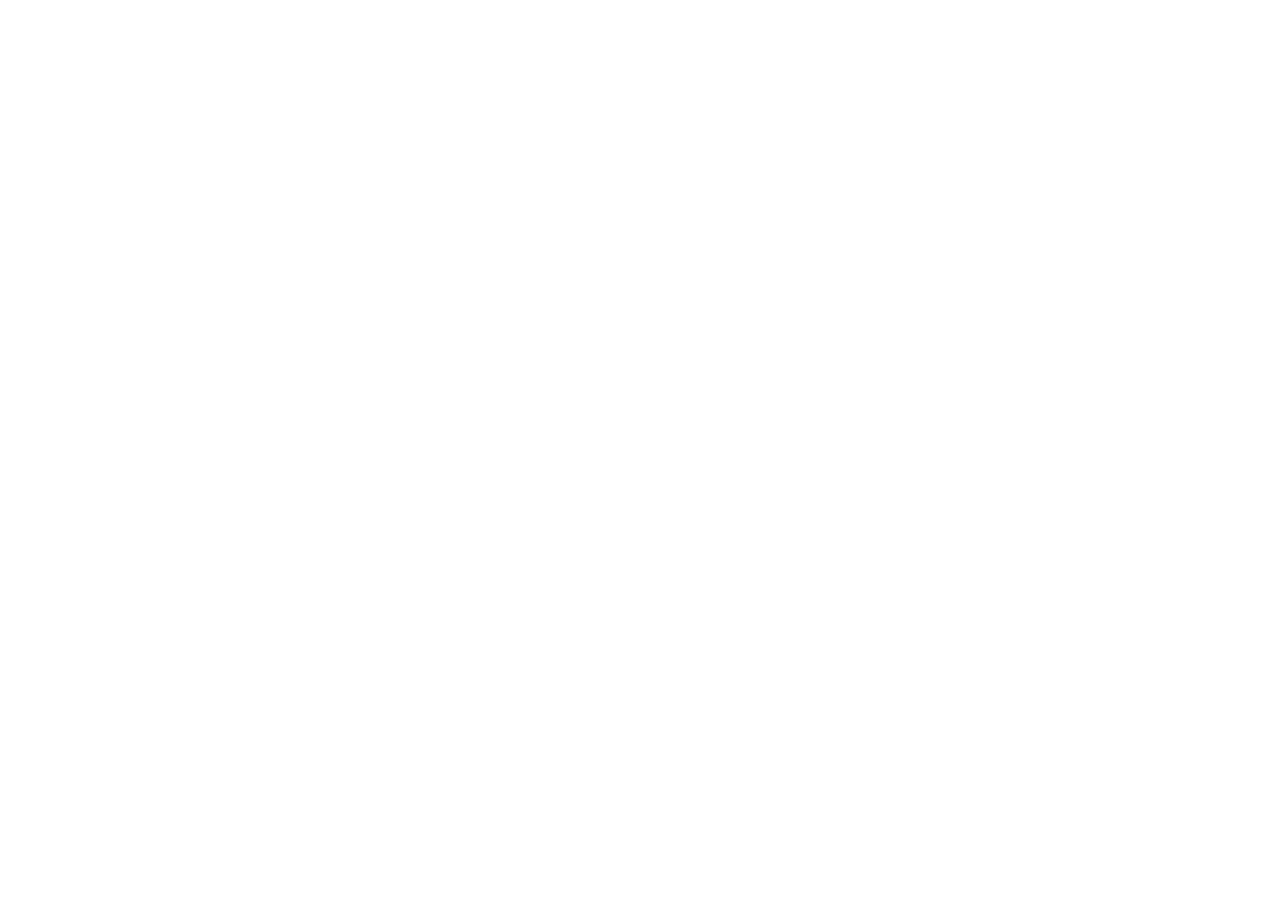
==== index.html @ ba7a49f3 "init project" ====
<!DOCTYPE html>
<html lang="en">
<head>
    <meta charset="UTF-8">
    <meta http-equiv="X-UA-Compatible" content="IE=edge">
    <meta name="viewport" content="width=device-width, initial-scale=1.0">
    <title>Document</title>
</head>
<body>
    
</body>
</html>
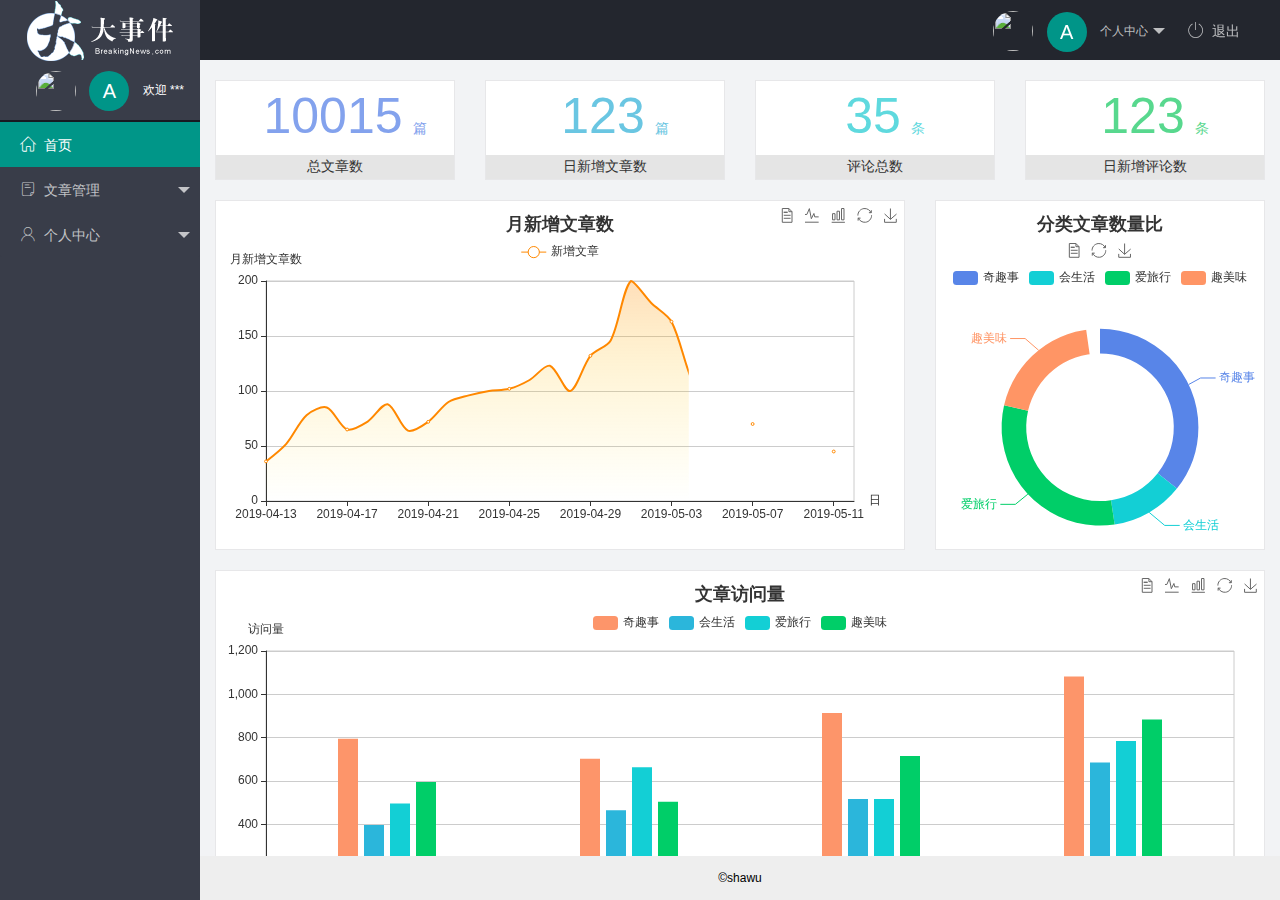
==== commit beee5c15: "完成了主页功能的开发" ====
--- a/index.html
+++ b/index.html
@@ -1,12 +1,97 @@
 <!DOCTYPE html>
 <html lang="en">
+
 <head>
     <meta charset="UTF-8">
     <meta http-equiv="X-UA-Compatible" content="IE=edge">
     <meta name="viewport" content="width=device-width, initial-scale=1.0">
-    <title>Document</title>
+    <title>后台首页</title>
+    <!-- 导入layui样式表 -->
+    <link rel="stylesheet" href="./assets/lib/layui/css/layui.css" />
+    <!-- 导入自己的css -->
+    <link rel="stylesheet" href="./assets/css/index.css" />
+    <!-- 导入第三方图标库 -->
+    <link rel="stylesheet" href="./assets/fonts/iconfont.css">
 </head>
+
 <body>
-    
+    <div class="layui-layout layui-layout-admin">
+        <div class="layui-header">
+            <div class="layui-logo layui-hide-xs layui-bg-black">
+                <img src="./assets/images/logo.png" alt="" />
+            </div>
+            <!-- 头部区 -->
+            <ul class="layui-nav layui-layout-right">
+                <li class="layui-nav-item layui-hide layui-show-md-inline-block">
+                    <a href="javascript:;" class="userinfo">
+                        <img src="//tva1.sinaimg.cn/crop.0.0.118.118.180/5db11ff4gw1e77d3nqrv8j203b03cweg.jpg" class="layui-nav-img">
+                        <span class="text-avater">A</span> 个人中心
+                    </a>
+                    <dl class="layui-nav-child">
+                        <dd><a href="">基本资料</a></dd>
+                        <dd><a href="">跟换头像</a></dd>
+                        <dd><a href="">重至密码</a></dd>
+                    </dl>
+                </li>
+                <li class="layui-nav-item" lay-header-event="menuRight" lay-unselect>
+                    <a href="javascript:;" class="btnLogout"><span class="iconfont icon-tuichu"></span>退出</a>
+                </li>
+            </ul>
+        </div>
+
+        <div class="layui-side layui-bg-black">
+            <div class="layui-side-scroll">
+
+                <div class="userinfo">
+                    <img src="//tva1.sinaimg.cn/crop.0.0.118.118.180/5db11ff4gw1e77d3nqrv8j203b03cweg.jpg" class="layui-nav-img">
+                    <span class="text-avater">A</span>
+                    <span id="welcome">欢迎 ***</span>
+                </div>
+
+                <!-- 左侧导航区域（可配合layui已有的垂直导航） -->
+                <ul class="layui-nav layui-nav-tree" lay-shrink="all">
+                    <li class="layui-nav-item layui-this"><a href="./home/dashboard.html" target="fm"><span class="iconfont icon-home"></span>首页</a></li>
+
+                    <li class="layui-nav-item">
+                        <a class="" href="javascript:;"><span class="iconfont icon-16"></span>文章管理</a>
+                        <dl class="layui-nav-child">
+                            <dd><a href="javascript:;"><i class="layui-icon layui-icon-app"></i>文章类别</a></dd>
+                            <dd><a href="javascript:;"><i class="layui-icon layui-icon-app"></i>文章列表</a></dd>
+                            <dd><a href="javascript:;"><i class="layui-icon layui-icon-app"></i>发表文章</a></dd>
+                        </dl>
+                    </li>
+                    <li class="layui-nav-item">
+                        <a href="javascript:;"><span class="iconfont icon-user"></span>个人中心</a>
+                        <dl class="layui-nav-child">
+                            <dd><a href="javascript:;"><i class="layui-icon layui-icon-app"></i>基本资料</a></dd>
+                            <dd><a href="javascript:;"><i class="layui-icon layui-icon-app"></i>跟换头像</a></dd>
+                            <dd><a href="javascript:;"><i class="layui-icon layui-icon-app"></i>重置密码</a></dd>
+                        </dl>
+                    </li>
+
+                </ul>
+            </div>
+        </div>
+
+        <div class="layui-body">
+            <!-- 内容主体区域 -->
+            <iframe name="fm" src="./home/dashboard.html" frameborder="0"></iframe>
+        </div>
+
+        <div class="layui-footer">
+            <!-- 底部固定区域 -->
+            ©shawu
+        </div>
+    </div>
+
+    <!-- 导入layui的js文件  -->
+    <script src="./assets/lib/layui/layui.all.js"></script>
+    <!-- 导入jQuery -->
+    <script src="./assets/lib/jquery.js"></script>
+    <!-- 导入baseAPI -->
+    <script src="./assets/js/baseAPI.js"></script>
+    <!-- 导入自己的js -->
+    <script src="./assets/js/index.js"></script>
 </body>
+
 </html>--- a/assets/lib/layui/css/layui.css
+++ b/assets/lib/layui/css/layui.css
@@ -0,0 +1,2 @@
+/** layui-v2.5.5 MIT License By https://www.layui.com */
+ .layui-inline,img{display:inline-block;vertical-align:middle}h1,h2,h3,h4,h5,h6{font-weight:400}.layui-edge,.layui-header,.layui-inline,.layui-main{position:relative}.layui-body,.layui-edge,.layui-elip{overflow:hidden}.layui-btn,.layui-edge,.layui-inline,img{vertical-align:middle}.layui-btn,.layui-disabled,.layui-icon,.layui-unselect{-moz-user-select:none;-webkit-user-select:none;-ms-user-select:none}.layui-elip,.layui-form-checkbox span,.layui-form-pane .layui-form-label{text-overflow:ellipsis;white-space:nowrap}.layui-breadcrumb,.layui-tree-btnGroup{visibility:hidden}blockquote,body,button,dd,div,dl,dt,form,h1,h2,h3,h4,h5,h6,input,li,ol,p,pre,td,textarea,th,ul{margin:0;padding:0;-webkit-tap-highlight-color:rgba(0,0,0,0)}a:active,a:hover{outline:0}img{border:none}li{list-style:none}table{border-collapse:collapse;border-spacing:0}h4,h5,h6{font-size:100%}button,input,optgroup,option,select,textarea{font-family:inherit;font-size:inherit;font-style:inherit;font-weight:inherit;outline:0}pre{white-space:pre-wrap;white-space:-moz-pre-wrap;white-space:-pre-wrap;white-space:-o-pre-wrap;word-wrap:break-word}body{line-height:24px;font:14px Helvetica Neue,Helvetica,PingFang SC,Tahoma,Arial,sans-serif}hr{height:1px;margin:10px 0;border:0;clear:both}a{color:#333;text-decoration:none}a:hover{color:#777}a cite{font-style:normal;*cursor:pointer}.layui-border-box,.layui-border-box *{box-sizing:border-box}.layui-box,.layui-box *{box-sizing:content-box}.layui-clear{clear:both;*zoom:1}.layui-clear:after{content:'\20';clear:both;*zoom:1;display:block;height:0}.layui-inline{*display:inline;*zoom:1}.layui-edge{display:inline-block;width:0;height:0;border-width:6px;border-style:dashed;border-color:transparent}.layui-edge-top{top:-4px;border-bottom-color:#999;border-bottom-style:solid}.layui-edge-right{border-left-color:#999;border-left-style:solid}.layui-edge-bottom{top:2px;border-top-color:#999;border-top-style:solid}.layui-edge-left{border-right-color:#999;border-right-style:solid}.layui-disabled,.layui-disabled:hover{color:#d2d2d2!important;cursor:not-allowed!important}.layui-circle{border-radius:100%}.layui-show{display:block!important}.layui-hide{display:none!important}@font-face{font-family:layui-icon;src:url(../font/iconfont.eot?v=250);src:url(../font/iconfont.eot?v=250#iefix) format('embedded-opentype'),url(../font/iconfont.woff2?v=250) format('woff2'),url(../font/iconfont.woff?v=250) format('woff'),url(../font/iconfont.ttf?v=250) format('truetype'),url(../font/iconfont.svg?v=250#layui-icon) format('svg')}.layui-icon{font-family:layui-icon!important;font-size:16px;font-style:normal;-webkit-font-smoothing:antialiased;-moz-osx-font-smoothing:grayscale}.layui-icon-reply-fill:before{content:"\e611"}.layui-icon-set-fill:before{content:"\e614"}.layui-icon-menu-fill:before{content:"\e60f"}.layui-icon-search:before{content:"\e615"}.layui-icon-share:before{content:"\e641"}.layui-icon-set-sm:before{content:"\e620"}.layui-icon-engine:before{content:"\e628"}.layui-icon-close:before{content:"\1006"}.layui-icon-close-fill:before{content:"\1007"}.layui-icon-chart-screen:before{content:"\e629"}.layui-icon-star:before{content:"\e600"}.layui-icon-circle-dot:before{content:"\e617"}.layui-icon-chat:before{content:"\e606"}.layui-icon-release:before{content:"\e609"}.layui-icon-list:before{content:"\e60a"}.layui-icon-chart:before{content:"\e62c"}.layui-icon-ok-circle:before{content:"\1005"}.layui-icon-layim-theme:before{content:"\e61b"}.layui-icon-table:before{content:"\e62d"}.layui-icon-right:before{content:"\e602"}.layui-icon-left:before{content:"\e603"}.layui-icon-cart-simple:before{content:"\e698"}.layui-icon-face-cry:before{content:"\e69c"}.layui-icon-face-smile:before{content:"\e6af"}.layui-icon-survey:before{content:"\e6b2"}.layui-icon-tree:before{content:"\e62e"}.layui-icon-upload-circle:before{content:"\e62f"}.layui-icon-add-circle:before{content:"\e61f"}.layui-icon-download-circle:before{content:"\e601"}.layui-icon-templeate-1:before{content:"\e630"}.layui-icon-util:before{content:"\e631"}.layui-icon-face-surprised:before{content:"\e664"}.layui-icon-edit:before{content:"\e642"}.layui-icon-speaker:before{content:"\e645"}.layui-icon-down:before{content:"\e61a"}.layui-icon-file:before{content:"\e621"}.layui-icon-layouts:before{content:"\e632"}.layui-icon-rate-half:before{content:"\e6c9"}.layui-icon-add-circle-fine:before{content:"\e608"}.layui-icon-prev-circle:before{content:"\e633"}.layui-icon-read:before{content:"\e705"}.layui-icon-404:before{content:"\e61c"}.layui-icon-carousel:before{content:"\e634"}.layui-icon-help:before{content:"\e607"}.layui-icon-code-circle:before{content:"\e635"}.layui-icon-water:before{content:"\e636"}.layui-icon-username:before{content:"\e66f"}.layui-icon-find-fill:before{content:"\e670"}.layui-icon-about:before{content:"\e60b"}.layui-icon-location:before{content:"\e715"}.layui-icon-up:before{content:"\e619"}.layui-icon-pause:before{content:"\e651"}.layui-icon-date:before{content:"\e637"}.layui-icon-layim-uploadfile:before{content:"\e61d"}.layui-icon-delete:before{content:"\e640"}.layui-icon-play:before{content:"\e652"}.layui-icon-top:before{content:"\e604"}.layui-icon-friends:before{content:"\e612"}.layui-icon-refresh-3:before{content:"\e9aa"}.layui-icon-ok:before{content:"\e605"}.layui-icon-layer:before{content:"\e638"}.layui-icon-face-smile-fine:before{content:"\e60c"}.layui-icon-dollar:before{content:"\e659"}.layui-icon-group:before{content:"\e613"}.layui-icon-layim-download:before{content:"\e61e"}.layui-icon-picture-fine:before{content:"\e60d"}.layui-icon-link:before{content:"\e64c"}.layui-icon-diamond:before{content:"\e735"}.layui-icon-log:before{content:"\e60e"}.layui-icon-rate-solid:before{content:"\e67a"}.layui-icon-fonts-del:before{content:"\e64f"}.layui-icon-unlink:before{content:"\e64d"}.layui-icon-fonts-clear:before{content:"\e639"}.layui-icon-triangle-r:before{content:"\e623"}.layui-icon-circle:before{content:"\e63f"}.layui-icon-radio:before{content:"\e643"}.layui-icon-align-center:before{content:"\e647"}.layui-icon-align-right:before{content:"\e648"}.layui-icon-align-left:before{content:"\e649"}.layui-icon-loading-1:before{content:"\e63e"}.layui-icon-return:before{content:"\e65c"}.layui-icon-fonts-strong:before{content:"\e62b"}.layui-icon-upload:before{content:"\e67c"}.layui-icon-dialogue:before{content:"\e63a"}.layui-icon-video:before{content:"\e6ed"}.layui-icon-headset:before{content:"\e6fc"}.layui-icon-cellphone-fine:before{content:"\e63b"}.layui-icon-add-1:before{content:"\e654"}.layui-icon-face-smile-b:before{content:"\e650"}.layui-icon-fonts-html:before{content:"\e64b"}.layui-icon-form:before{content:"\e63c"}.layui-icon-cart:before{content:"\e657"}.layui-icon-camera-fill:before{content:"\e65d"}.layui-icon-tabs:before{content:"\e62a"}.layui-icon-fonts-code:before{content:"\e64e"}.layui-icon-fire:before{content:"\e756"}.layui-icon-set:before{content:"\e716"}.layui-icon-fonts-u:before{content:"\e646"}.layui-icon-triangle-d:before{content:"\e625"}.layui-icon-tips:before{content:"\e702"}.layui-icon-picture:before{content:"\e64a"}.layui-icon-more-vertical:before{content:"\e671"}.layui-icon-flag:before{content:"\e66c"}.layui-icon-loading:before{content:"\e63d"}.layui-icon-fonts-i:before{content:"\e644"}.layui-icon-refresh-1:before{content:"\e666"}.layui-icon-rmb:before{content:"\e65e"}.layui-icon-home:before{content:"\e68e"}.layui-icon-user:before{content:"\e770"}.layui-icon-notice:before{content:"\e667"}.layui-icon-login-weibo:before{content:"\e675"}.layui-icon-voice:before{content:"\e688"}.layui-icon-upload-drag:before{content:"\e681"}.layui-icon-login-qq:before{content:"\e676"}.layui-icon-snowflake:before{content:"\e6b1"}.layui-icon-file-b:before{content:"\e655"}.layui-icon-template:before{content:"\e663"}.layui-icon-auz:before{content:"\e672"}.layui-icon-console:before{content:"\e665"}.layui-icon-app:before{content:"\e653"}.layui-icon-prev:before{content:"\e65a"}.layui-icon-website:before{content:"\e7ae"}.layui-icon-next:before{content:"\e65b"}.layui-icon-component:before{content:"\e857"}.layui-icon-more:before{content:"\e65f"}.layui-icon-login-wechat:before{content:"\e677"}.layui-icon-shrink-right:before{content:"\e668"}.layui-icon-spread-left:before{content:"\e66b"}.layui-icon-camera:before{content:"\e660"}.layui-icon-note:before{content:"\e66e"}.layui-icon-refresh:before{content:"\e669"}.layui-icon-female:before{content:"\e661"}.layui-icon-male:before{content:"\e662"}.layui-icon-password:before{content:"\e673"}.layui-icon-senior:before{content:"\e674"}.layui-icon-theme:before{content:"\e66a"}.layui-icon-tread:before{content:"\e6c5"}.layui-icon-praise:before{content:"\e6c6"}.layui-icon-star-fill:before{content:"\e658"}.layui-icon-rate:before{content:"\e67b"}.layui-icon-template-1:before{content:"\e656"}.layui-icon-vercode:before{content:"\e679"}.layui-icon-cellphone:before{content:"\e678"}.layui-icon-screen-full:before{content:"\e622"}.layui-icon-screen-restore:before{content:"\e758"}.layui-icon-cols:before{content:"\e610"}.layui-icon-export:before{content:"\e67d"}.layui-icon-print:before{content:"\e66d"}.layui-icon-slider:before{content:"\e714"}.layui-icon-addition:before{content:"\e624"}.layui-icon-subtraction:before{content:"\e67e"}.layui-icon-service:before{content:"\e626"}.layui-icon-transfer:before{content:"\e691"}.layui-main{width:1140px;margin:0 auto}.layui-header{z-index:1000;height:60px}.layui-header a:hover{transition:all .5s;-webkit-transition:all .5s}.layui-side{position:fixed;left:0;top:0;bottom:0;z-index:999;width:200px;overflow-x:hidden}.layui-side-scroll{position:relative;width:220px;height:100%;overflow-x:hidden}.layui-body{position:absolute;left:200px;right:0;top:0;bottom:0;z-index:998;width:auto;overflow-y:auto;box-sizing:border-box}.layui-layout-body{overflow:hidden}.layui-layout-admin .layui-header{background-color:#23262E}.layui-layout-admin .layui-side{top:60px;width:200px;overflow-x:hidden}.layui-layout-admin .layui-body{position:fixed;top:60px;bottom:44px}.layui-layout-admin .layui-main{width:auto;margin:0 15px}.layui-layout-admin .layui-footer{position:fixed;left:200px;right:0;bottom:0;height:44px;line-height:44px;padding:0 15px;background-color:#eee}.layui-layout-admin .layui-logo{position:absolute;left:0;top:0;width:200px;height:100%;line-height:60px;text-align:center;color:#009688;font-size:16px}.layui-layout-admin .layui-header .layui-nav{background:0 0}.layui-layout-left{position:absolute!important;left:200px;top:0}.layui-layout-right{position:absolute!important;right:0;top:0}.layui-container{position:relative;margin:0 auto;padding:0 15px;box-sizing:border-box}.layui-fluid{position:relative;margin:0 auto;padding:0 15px}.layui-row:after,.layui-row:before{content:'';display:block;clear:both}.layui-col-lg1,.layui-col-lg10,.layui-col-lg11,.layui-col-lg12,.layui-col-lg2,.layui-col-lg3,.layui-col-lg4,.layui-col-lg5,.layui-col-lg6,.layui-col-lg7,.layui-col-lg8,.layui-col-lg9,.layui-col-md1,.layui-col-md10,.layui-col-md11,.layui-col-md12,.layui-col-md2,.layui-col-md3,.layui-col-md4,.layui-col-md5,.layui-col-md6,.layui-col-md7,.layui-col-md8,.layui-col-md9,.layui-col-sm1,.layui-col-sm10,.layui-col-sm11,.layui-col-sm12,.layui-col-sm2,.layui-col-sm3,.layui-col-sm4,.layui-col-sm5,.layui-col-sm6,.layui-col-sm7,.layui-col-sm8,.layui-col-sm9,.layui-col-xs1,.layui-col-xs10,.layui-col-xs11,.layui-col-xs12,.layui-col-xs2,.layui-col-xs3,.layui-col-xs4,.layui-col-xs5,.layui-col-xs6,.layui-col-xs7,.layui-col-xs8,.layui-col-xs9{position:relative;display:block;box-sizing:border-box}.layui-col-xs1,.layui-col-xs10,.layui-col-xs11,.layui-col-xs12,.layui-col-xs2,.layui-col-xs3,.layui-col-xs4,.layui-col-xs5,.layui-col-xs6,.layui-col-xs7,.layui-col-xs8,.layui-col-xs9{float:left}.layui-col-xs1{width:8.33333333%}.layui-col-xs2{width:16.66666667%}.layui-col-xs3{width:25%}.layui-col-xs4{width:33.33333333%}.layui-col-xs5{width:41.66666667%}.layui-col-xs6{width:50%}.layui-col-xs7{width:58.33333333%}.layui-col-xs8{width:66.66666667%}.layui-col-xs9{width:75%}.layui-col-xs10{width:83.33333333%}.layui-col-xs11{width:91.66666667%}.layui-col-xs12{width:100%}.layui-col-xs-offset1{margin-left:8.33333333%}.layui-col-xs-offset2{margin-left:16.66666667%}.layui-col-xs-offset3{margin-left:25%}.layui-col-xs-offset4{margin-left:33.33333333%}.layui-col-xs-offset5{margin-left:41.66666667%}.layui-col-xs-offset6{margin-left:50%}.layui-col-xs-offset7{margin-left:58.33333333%}.layui-col-xs-offset8{margin-left:66.66666667%}.layui-col-xs-offset9{margin-left:75%}.layui-col-xs-offset10{margin-left:83.33333333%}.layui-col-xs-offset11{margin-left:91.66666667%}.layui-col-xs-offset12{margin-left:100%}@media screen and (max-width:768px){.layui-hide-xs{display:none!important}.layui-show-xs-block{display:block!important}.layui-show-xs-inline{display:inline!important}.layui-show-xs-inline-block{display:inline-block!important}}@media screen and (min-width:768px){.layui-container{width:750px}.layui-hide-sm{display:none!important}.layui-show-sm-block{display:block!important}.layui-show-sm-inline{display:inline!important}.layui-show-sm-inline-block{display:inline-block!important}.layui-col-sm1,.layui-col-sm10,.layui-col-sm11,.layui-col-sm12,.layui-col-sm2,.layui-col-sm3,.layui-col-sm4,.layui-col-sm5,.layui-col-sm6,.layui-col-sm7,.layui-col-sm8,.layui-col-sm9{float:left}.layui-col-sm1{width:8.33333333%}.layui-col-sm2{width:16.66666667%}.layui-col-sm3{width:25%}.layui-col-sm4{width:33.33333333%}.layui-col-sm5{width:41.66666667%}.layui-col-sm6{width:50%}.layui-col-sm7{width:58.33333333%}.layui-col-sm8{width:66.66666667%}.layui-col-sm9{width:75%}.layui-col-sm10{width:83.33333333%}.layui-col-sm11{width:91.66666667%}.layui-col-sm12{width:100%}.layui-col-sm-offset1{margin-left:8.33333333%}.layui-col-sm-offset2{margin-left:16.66666667%}.layui-col-sm-offset3{margin-left:25%}.layui-col-sm-offset4{margin-left:33.33333333%}.layui-col-sm-offset5{margin-left:41.66666667%}.layui-col-sm-offset6{margin-left:50%}.layui-col-sm-offset7{margin-left:58.33333333%}.layui-col-sm-offset8{margin-left:66.66666667%}.layui-col-sm-offset9{margin-left:75%}.layui-col-sm-offset10{margin-left:83.33333333%}.layui-col-sm-offset11{margin-left:91.66666667%}.layui-col-sm-offset12{margin-left:100%}}@media screen and (min-width:992px){.layui-container{width:970px}.layui-hide-md{display:none!important}.layui-show-md-block{display:block!important}.layui-show-md-inline{display:inline!important}.layui-show-md-inline-block{display:inline-block!important}.layui-col-md1,.layui-col-md10,.layui-col-md11,.layui-col-md12,.layui-col-md2,.layui-col-md3,.layui-col-md4,.layui-col-md5,.layui-col-md6,.layui-col-md7,.layui-col-md8,.layui-col-md9{float:left}.layui-col-md1{width:8.33333333%}.layui-col-md2{width:16.66666667%}.layui-col-md3{width:25%}.layui-col-md4{width:33.33333333%}.layui-col-md5{width:41.66666667%}.layui-col-md6{width:50%}.layui-col-md7{width:58.33333333%}.layui-col-md8{width:66.66666667%}.layui-col-md9{width:75%}.layui-col-md10{width:83.33333333%}.layui-col-md11{width:91.66666667%}.layui-col-md12{width:100%}.layui-col-md-offset1{margin-left:8.33333333%}.layui-col-md-offset2{margin-left:16.66666667%}.layui-col-md-offset3{margin-left:25%}.layui-col-md-offset4{margin-left:33.33333333%}.layui-col-md-offset5{margin-left:41.66666667%}.layui-col-md-offset6{margin-left:50%}.layui-col-md-offset7{margin-left:58.33333333%}.layui-col-md-offset8{margin-left:66.66666667%}.layui-col-md-offset9{margin-left:75%}.layui-col-md-offset10{margin-left:83.33333333%}.layui-col-md-offset11{margin-left:91.66666667%}.layui-col-md-offset12{margin-left:100%}}@media screen and (min-width:1200px){.layui-container{width:1170px}.layui-hide-lg{display:none!important}.layui-show-lg-block{display:block!important}.layui-show-lg-inline{display:inline!important}.layui-show-lg-inline-block{display:inline-block!important}.layui-col-lg1,.layui-col-lg10,.layui-col-lg11,.layui-col-lg12,.layui-col-lg2,.layui-col-lg3,.layui-col-lg4,.layui-col-lg5,.layui-col-lg6,.layui-col-lg7,.layui-col-lg8,.layui-col-lg9{float:left}.layui-col-lg1{width:8.33333333%}.layui-col-lg2{width:16.66666667%}.layui-col-lg3{width:25%}.layui-col-lg4{width:33.33333333%}.layui-col-lg5{width:41.66666667%}.layui-col-lg6{width:50%}.layui-col-lg7{width:58.33333333%}.layui-col-lg8{width:66.66666667%}.layui-col-lg9{width:75%}.layui-col-lg10{width:83.33333333%}.layui-col-lg11{width:91.66666667%}.layui-col-lg12{width:100%}.layui-col-lg-offset1{margin-left:8.33333333%}.layui-col-lg-offset2{margin-left:16.66666667%}.layui-col-lg-offset3{margin-left:25%}.layui-col-lg-offset4{margin-left:33.33333333%}.layui-col-lg-offset5{margin-left:41.66666667%}.layui-col-lg-offset6{margin-left:50%}.layui-col-lg-offset7{margin-left:58.33333333%}.layui-col-lg-offset8{margin-left:66.66666667%}.layui-col-lg-offset9{margin-left:75%}.layui-col-lg-offset10{margin-left:83.33333333%}.layui-col-lg-offset11{margin-left:91.66666667%}.layui-col-lg-offset12{margin-left:100%}}.layui-col-space1{margin:-.5px}.layui-col-space1>*{padding:.5px}.layui-col-space3{margin:-1.5px}.layui-col-space3>*{padding:1.5px}.layui-col-space5{margin:-2.5px}.layui-col-space5>*{padding:2.5px}.layui-col-space8{margin:-3.5px}.layui-col-space8>*{padding:3.5px}.layui-col-space10{margin:-5px}.layui-col-space10>*{padding:5px}.layui-col-space12{margin:-6px}.layui-col-space12>*{padding:6px}.layui-col-space15{margin:-7.5px}.layui-col-space15>*{padding:7.5px}.layui-col-space18{margin:-9px}.layui-col-space18>*{padding:9px}.layui-col-space20{margin:-10px}.layui-col-space20>*{padding:10px}.layui-col-space22{margin:-11px}.layui-col-space22>*{padding:11px}.layui-col-space25{margin:-12.5px}.layui-col-space25>*{padding:12.5px}.layui-col-space30{margin:-15px}.layui-col-space30>*{padding:15px}.layui-btn,.layui-input,.layui-select,.layui-textarea,.layui-upload-button{outline:0;-webkit-appearance:none;transition:all .3s;-webkit-transition:all .3s;box-sizing:border-box}.layui-elem-quote{margin-bottom:10px;padding:15px;line-height:22px;border-left:5px solid #009688;border-radius:0 2px 2px 0;background-color:#f2f2f2}.layui-quote-nm{border-style:solid;border-width:1px 1px 1px 5px;background:0 0}.layui-elem-field{margin-bottom:10px;padding:0;border-width:1px;border-style:solid}.layui-elem-field legend{margin-left:20px;padding:0 10px;font-size:20px;font-weight:300}.layui-field-title{margin:10px 0 20px;border-width:1px 0 0}.layui-field-box{padding:10px 15px}.layui-field-title .layui-field-box{padding:10px 0}.layui-progress{position:relative;height:6px;border-radius:20px;background-color:#e2e2e2}.layui-progress-bar{position:absolute;left:0;top:0;width:0;max-width:100%;height:6px;border-radius:20px;text-align:right;background-color:#5FB878;transition:all .3s;-webkit-transition:all .3s}.layui-progress-big,.layui-progress-big .layui-progress-bar{height:18px;line-height:18px}.layui-progress-text{position:relative;top:-20px;line-height:18px;font-size:12px;color:#666}.layui-progress-big .layui-progress-text{position:static;padding:0 10px;color:#fff}.layui-collapse{border-width:1px;border-style:solid;border-radius:2px}.layui-colla-content,.layui-colla-item{border-top-width:1px;border-top-style:solid}.layui-colla-item:first-child{border-top:none}.layui-colla-title{position:relative;height:42px;line-height:42px;padding:0 15px 0 35px;color:#333;background-color:#f2f2f2;cursor:pointer;font-size:14px;overflow:hidden}.layui-colla-content{display:none;padding:10px 15px;line-height:22px;color:#666}.layui-colla-icon{position:absolute;left:15px;top:0;font-size:14px}.layui-card{margin-bottom:15px;border-radius:2px;background-color:#fff;box-shadow:0 1px 2px 0 rgba(0,0,0,.05)}.layui-card:last-child{margin-bottom:0}.layui-card-header{position:relative;height:42px;line-height:42px;padding:0 15px;border-bottom:1px solid #f6f6f6;color:#333;border-radius:2px 2px 0 0;font-size:14px}.layui-bg-black,.layui-bg-blue,.layui-bg-cyan,.layui-bg-green,.layui-bg-orange,.layui-bg-red{color:#fff!important}.layui-card-body{position:relative;padding:10px 15px;line-height:24px}.layui-card-body[pad15]{padding:15px}.layui-card-body[pad20]{padding:20px}.layui-card-body .layui-table{margin:5px 0}.layui-card .layui-tab{margin:0}.layui-panel-window{position:relative;padding:15px;border-radius:0;border-top:5px solid #E6E6E6;background-color:#fff}.layui-auxiliar-moving{position:fixed;left:0;right:0;top:0;bottom:0;width:100%;height:100%;background:0 0;z-index:9999999999}.layui-form-label,.layui-form-mid,.layui-form-select,.layui-input-block,.layui-input-inline,.layui-textarea{position:relative}.layui-bg-red{background-color:#FF5722!important}.layui-bg-orange{background-color:#FFB800!important}.layui-bg-green{background-color:#009688!important}.layui-bg-cyan{background-color:#2F4056!important}.layui-bg-blue{background-color:#1E9FFF!important}.layui-bg-black{background-color:#393D49!important}.layui-bg-gray{background-color:#eee!important;color:#666!important}.layui-badge-rim,.layui-colla-content,.layui-colla-item,.layui-collapse,.layui-elem-field,.layui-form-pane .layui-form-item[pane],.layui-form-pane .layui-form-label,.layui-input,.layui-layedit,.layui-layedit-tool,.layui-quote-nm,.layui-select,.layui-tab-bar,.layui-tab-card,.layui-tab-title,.layui-tab-title .layui-this:after,.layui-textarea{border-color:#e6e6e6}.layui-timeline-item:before,hr{background-color:#e6e6e6}.layui-text{line-height:22px;font-size:14px;color:#666}.layui-text h1,.layui-text h2,.layui-text h3{font-weight:500;color:#333}.layui-text h1{font-size:30px}.layui-text h2{font-size:24px}.layui-text h3{font-size:18px}.layui-text a:not(.layui-btn){color:#01AAED}.layui-text a:not(.layui-btn):hover{text-decoration:underline}.layui-text ul{padding:5px 0 5px 15px}.layui-text ul li{margin-top:5px;list-style-type:disc}.layui-text em,.layui-word-aux{color:#999!important;padding:0 5px!important}.layui-btn{display:inline-block;height:38px;line-height:38px;padding:0 18px;background-color:#009688;color:#fff;white-space:nowrap;text-align:center;font-size:14px;border:none;border-radius:2px;cursor:pointer}.layui-btn:hover{opacity:.8;filter:alpha(opacity=80);color:#fff}.layui-btn:active{opacity:1;filter:alpha(opacity=100)}.layui-btn+.layui-btn{margin-left:10px}.layui-btn-container{font-size:0}.layui-btn-container .layui-btn{margin-right:10px;margin-bottom:10px}.layui-btn-container .layui-btn+.layui-btn{margin-left:0}.layui-table .layui-btn-container .layui-btn{margin-bottom:9px}.layui-btn-radius{border-radius:100px}.layui-btn .layui-icon{margin-right:3px;font-size:18px;vertical-align:bottom;vertical-align:middle\9}.layui-btn-primary{border:1px solid #C9C9C9;background-color:#fff;color:#555}.layui-btn-primary:hover{border-color:#009688;color:#333}.layui-btn-normal{background-color:#1E9FFF}.layui-btn-warm{background-color:#FFB800}.layui-btn-danger{background-color:#FF5722}.layui-btn-checked{background-color:#5FB878}.layui-btn-disabled,.layui-btn-disabled:active,.layui-btn-disabled:hover{border:1px solid #e6e6e6;background-color:#FBFBFB;color:#C9C9C9;cursor:not-allowed;opacity:1}.layui-btn-lg{height:44px;line-height:44px;padding:0 25px;font-size:16px}.layui-btn-sm{height:30px;line-height:30px;padding:0 10px;font-size:12px}.layui-btn-sm i{font-size:16px!important}.layui-btn-xs{height:22px;line-height:22px;padding:0 5px;font-size:12px}.layui-btn-xs i{font-size:14px!important}.layui-btn-group{display:inline-block;vertical-align:middle;font-size:0}.layui-btn-group .layui-btn{margin-left:0!important;margin-right:0!important;border-left:1px solid rgba(255,255,255,.5);border-radius:0}.layui-btn-group .layui-btn-primary{border-left:none}.layui-btn-group .layui-btn-primary:hover{border-color:#C9C9C9;color:#009688}.layui-btn-group .layui-btn:first-child{border-left:none;border-radius:2px 0 0 2px}.layui-btn-group .layui-btn-primary:first-child{border-left:1px solid #c9c9c9}.layui-btn-group .layui-btn:last-child{border-radius:0 2px 2px 0}.layui-btn-group .layui-btn+.layui-btn{margin-left:0}.layui-btn-group+.layui-btn-group{margin-left:10px}.layui-btn-fluid{width:100%}.layui-input,.layui-select,.layui-textarea{height:38px;line-height:1.3;line-height:38px\9;border-width:1px;border-style:solid;background-color:#fff;border-radius:2px}.layui-input::-webkit-input-placeholder,.layui-select::-webkit-input-placeholder,.layui-textarea::-webkit-input-placeholder{line-height:1.3}.layui-input,.layui-textarea{display:block;width:100%;padding-left:10px}.layui-input:hover,.layui-textarea:hover{border-color:#D2D2D2!important}.layui-input:focus,.layui-textarea:focus{border-color:#C9C9C9!important}.layui-textarea{min-height:100px;height:auto;line-height:20px;padding:6px 10px;resize:vertical}.layui-select{padding:0 10px}.layui-form input[type=checkbox],.layui-form input[type=radio],.layui-form select{display:none}.layui-form [lay-ignore]{display:initial}.layui-form-item{margin-bottom:15px;clear:both;*zoom:1}.layui-form-item:after{content:'\20';clear:both;*zoom:1;display:block;height:0}.layui-form-label{float:left;display:block;padding:9px 15px;width:80px;font-weight:400;line-height:20px;text-align:right}.layui-form-label-col{display:block;float:none;padding:9px 0;line-height:20px;text-align:left}.layui-form-item .layui-inline{margin-bottom:5px;margin-right:10px}.layui-input-block{margin-left:110px;min-height:36px}.layui-input-inline{display:inline-block;vertical-align:middle}.layui-form-item .layui-input-inline{float:left;width:190px;margin-right:10px}.layui-form-text .layui-input-inline{width:auto}.layui-form-mid{float:left;display:block;padding:9px 0!important;line-height:20px;margin-right:10px}.layui-form-danger+.layui-form-select .layui-input,.layui-form-danger:focus{border-color:#FF5722!important}.layui-form-select .layui-input{padding-right:30px;cursor:pointer}.layui-form-select .layui-edge{position:absolute;right:10px;top:50%;margin-top:-3px;cursor:pointer;border-width:6px;border-top-color:#c2c2c2;border-top-style:solid;transition:all .3s;-webkit-transition:all .3s}.layui-form-select dl{display:none;position:absolute;left:0;top:42px;padding:5px 0;z-index:899;min-width:100%;border:1px solid #d2d2d2;max-height:300px;overflow-y:auto;background-color:#fff;border-radius:2px;box-shadow:0 2px 4px rgba(0,0,0,.12);box-sizing:border-box}.layui-form-select dl dd,.layui-form-select dl dt{padding:0 10px;line-height:36px;white-space:nowrap;overflow:hidden;text-overflow:ellipsis}.layui-form-select dl dt{font-size:12px;color:#999}.layui-form-select dl dd{cursor:pointer}.layui-form-select dl dd:hover{background-color:#f2f2f2;-webkit-transition:.5s all;transition:.5s all}.layui-form-select .layui-select-group dd{padding-left:20px}.layui-form-select dl dd.layui-select-tips{padding-left:10px!important;color:#999}.layui-form-select dl dd.layui-this{background-color:#5FB878;color:#fff}.layui-form-checkbox,.layui-form-select dl dd.layui-disabled{background-color:#fff}.layui-form-selected dl{display:block}.layui-form-checkbox,.layui-form-checkbox *,.layui-form-switch{display:inline-block;vertical-align:middle}.layui-form-selected .layui-edge{margin-top:-9px;-webkit-transform:rotate(180deg);transform:rotate(180deg);margin-top:-3px\9}:root .layui-form-selected .layui-edge{margin-top:-9px\0/IE9}.layui-form-selectup dl{top:auto;bottom:42px}.layui-select-none{margin:5px 0;text-align:center;color:#999}.layui-select-disabled .layui-disabled{border-color:#eee!important}.layui-select-disabled .layui-edge{border-top-color:#d2d2d2}.layui-form-checkbox{position:relative;height:30px;line-height:30px;margin-right:10px;padding-right:30px;cursor:pointer;font-size:0;-webkit-transition:.1s linear;transition:.1s linear;box-sizing:border-box}.layui-form-checkbox span{padding:0 10px;height:100%;font-size:14px;border-radius:2px 0 0 2px;background-color:#d2d2d2;color:#fff;overflow:hidden}.layui-form-checkbox:hover span{background-color:#c2c2c2}.layui-form-checkbox i{position:absolute;right:0;top:0;width:30px;height:28px;border:1px solid #d2d2d2;border-left:none;border-radius:0 2px 2px 0;color:#fff;font-size:20px;text-align:center}.layui-form-checkbox:hover i{border-color:#c2c2c2;color:#c2c2c2}.layui-form-checked,.layui-form-checked:hover{border-color:#5FB878}.layui-form-checked span,.layui-form-checked:hover span{background-color:#5FB878}.layui-form-checked i,.layui-form-checked:hover i{color:#5FB878}.layui-form-item .layui-form-checkbox{margin-top:4px}.layui-form-checkbox[lay-skin=primary]{height:auto!important;line-height:normal!important;min-width:18px;min-height:18px;border:none!important;margin-right:0;padding-left:28px;padding-right:0;background:0 0}.layui-form-checkbox[lay-skin=primary] span{padding-left:0;padding-right:15px;line-height:18px;background:0 0;color:#666}.layui-form-checkbox[lay-skin=primary] i{right:auto;left:0;width:16px;height:16px;line-height:16px;border:1px solid #d2d2d2;font-size:12px;border-radius:2px;background-color:#fff;-webkit-transition:.1s linear;transition:.1s linear}.layui-form-checkbox[lay-skin=primary]:hover i{border-color:#5FB878;color:#fff}.layui-form-checked[lay-skin=primary] i{border-color:#5FB878!important;background-color:#5FB878;color:#fff}.layui-checkbox-disbaled[lay-skin=primary] span{background:0 0!important;color:#c2c2c2}.layui-checkbox-disbaled[lay-skin=primary]:hover i{border-color:#d2d2d2}.layui-form-item .layui-form-checkbox[lay-skin=primary]{margin-top:10px}.layui-form-switch{position:relative;height:22px;line-height:22px;min-width:35px;padding:0 5px;margin-top:8px;border:1px solid #d2d2d2;border-radius:20px;cursor:pointer;background-color:#fff;-webkit-transition:.1s linear;transition:.1s linear}.layui-form-switch i{position:absolute;left:5px;top:3px;width:16px;height:16px;border-radius:20px;background-color:#d2d2d2;-webkit-transition:.1s linear;transition:.1s linear}.layui-form-switch em{position:relative;top:0;width:25px;margin-left:21px;padding:0!important;text-align:center!important;color:#999!important;font-style:normal!important;font-size:12px}.layui-form-onswitch{border-color:#5FB878;background-color:#5FB878}.layui-checkbox-disbaled,.layui-checkbox-disbaled i{border-color:#e2e2e2!important}.layui-form-onswitch i{left:100%;margin-left:-21px;background-color:#fff}.layui-form-onswitch em{margin-left:5px;margin-right:21px;color:#fff!important}.layui-checkbox-disbaled span{background-color:#e2e2e2!important}.layui-checkbox-disbaled:hover i{color:#fff!important}[lay-radio]{display:none}.layui-form-radio,.layui-form-radio *{display:inline-block;vertical-align:middle}.layui-form-radio{line-height:28px;margin:6px 10px 0 0;padding-right:10px;cursor:pointer;font-size:0}.layui-form-radio *{font-size:14px}.layui-form-radio>i{margin-right:8px;font-size:22px;color:#c2c2c2}.layui-form-radio>i:hover,.layui-form-radioed>i{color:#5FB878}.layui-radio-disbaled>i{color:#e2e2e2!important}.layui-form-pane .layui-form-label{width:110px;padding:8px 15px;height:38px;line-height:20px;border-width:1px;border-style:solid;border-radius:2px 0 0 2px;text-align:center;background-color:#FBFBFB;overflow:hidden;box-sizing:border-box}.layui-form-pane .layui-input-inline{margin-left:-1px}.layui-form-pane .layui-input-block{margin-left:110px;left:-1px}.layui-form-pane .layui-input{border-radius:0 2px 2px 0}.layui-form-pane .layui-form-text .layui-form-label{float:none;width:100%;border-radius:2px;box-sizing:border-box;text-align:left}.layui-form-pane .layui-form-text .layui-input-inline{display:block;margin:0;top:-1px;clear:both}.layui-form-pane .layui-form-text .layui-input-block{margin:0;left:0;top:-1px}.layui-form-pane .layui-form-text .layui-textarea{min-height:100px;border-radius:0 0 2px 2px}.layui-form-pane .layui-form-checkbox{margin:4px 0 4px 10px}.layui-form-pane .layui-form-radio,.layui-form-pane .layui-form-switch{margin-top:6px;margin-left:10px}.layui-form-pane .layui-form-item[pane]{position:relative;border-width:1px;border-style:solid}.layui-form-pane .layui-form-item[pane] .layui-form-label{position:absolute;left:0;top:0;height:100%;border-width:0 1px 0 0}.layui-form-pane .layui-form-item[pane] .layui-input-inline{margin-left:110px}@media screen and (max-width:450px){.layui-form-item .layui-form-label{text-overflow:ellipsis;overflow:hidden;white-space:nowrap}.layui-form-item .layui-inline{display:block;margin-right:0;margin-bottom:20px;clear:both}.layui-form-item .layui-inline:after{content:'\20';clear:both;display:block;height:0}.layui-form-item .layui-input-inline{display:block;float:none;left:-3px;width:auto;margin:0 0 10px 112px}.layui-form-item .layui-input-inline+.layui-form-mid{margin-left:110px;top:-5px;padding:0}.layui-form-item .layui-form-checkbox{margin-right:5px;margin-bottom:5px}}.layui-layedit{border-width:1px;border-style:solid;border-radius:2px}.layui-layedit-tool{padding:3px 5px;border-bottom-width:1px;border-bottom-style:solid;font-size:0}.layedit-tool-fixed{position:fixed;top:0;border-top:1px solid #e2e2e2}.layui-layedit-tool .layedit-tool-mid,.layui-layedit-tool .layui-icon{display:inline-block;vertical-align:middle;text-align:center;font-size:14px}.layui-layedit-tool .layui-icon{position:relative;width:32px;height:30px;line-height:30px;margin:3px 5px;color:#777;cursor:pointer;border-radius:2px}.layui-layedit-tool .layui-icon:hover{color:#393D49}.layui-layedit-tool .layui-icon:active{color:#000}.layui-layedit-tool .layedit-tool-active{background-color:#e2e2e2;color:#000}.layui-layedit-tool .layui-disabled,.layui-layedit-tool .layui-disabled:hover{color:#d2d2d2;cursor:not-allowed}.layui-layedit-tool .layedit-tool-mid{width:1px;height:18px;margin:0 10px;background-color:#d2d2d2}.layedit-tool-html{width:50px!important;font-size:30px!important}.layedit-tool-b,.layedit-tool-code,.layedit-tool-help{font-size:16px!important}.layedit-tool-d,.layedit-tool-face,.layedit-tool-image,.layedit-tool-unlink{font-size:18px!important}.layedit-tool-image input{position:absolute;font-size:0;left:0;top:0;width:100%;height:100%;opacity:.01;filter:Alpha(opacity=1);cursor:pointer}.layui-layedit-iframe iframe{display:block;width:100%}#LAY_layedit_code{overflow:hidden}.layui-laypage{display:inline-block;*display:inline;*zoom:1;vertical-align:middle;margin:10px 0;font-size:0}.layui-laypage>a:first-child,.layui-laypage>a:first-child em{border-radius:2px 0 0 2px}.layui-laypage>a:last-child,.layui-laypage>a:last-child em{border-radius:0 2px 2px 0}.layui-laypage>:first-child{margin-left:0!important}.layui-laypage>:last-child{margin-right:0!important}.layui-laypage a,.layui-laypage button,.layui-laypage input,.layui-laypage select,.layui-laypage span{border:1px solid #e2e2e2}.layui-laypage a,.layui-laypage span{display:inline-block;*display:inline;*zoom:1;vertical-align:middle;padding:0 15px;height:28px;line-height:28px;margin:0 -1px 5px 0;background-color:#fff;color:#333;font-size:12px}.layui-flow-more a *,.layui-laypage input,.layui-table-view select[lay-ignore]{display:inline-block}.layui-laypage a:hover{color:#009688}.layui-laypage em{font-style:normal}.layui-laypage .layui-laypage-spr{color:#999;font-weight:700}.layui-laypage a{text-decoration:none}.layui-laypage .layui-laypage-curr{position:relative}.layui-laypage .layui-laypage-curr em{position:relative;color:#fff}.layui-laypage .layui-laypage-curr .layui-laypage-em{position:absolute;left:-1px;top:-1px;padding:1px;width:100%;height:100%;background-color:#009688}.layui-laypage-em{border-radius:2px}.layui-laypage-next em,.layui-laypage-prev em{font-family:Sim sun;font-size:16px}.layui-laypage .layui-laypage-count,.layui-laypage .layui-laypage-limits,.layui-laypage .layui-laypage-refresh,.layui-laypage .layui-laypage-skip{margin-left:10px;margin-right:10px;padding:0;border:none}.layui-laypage .layui-laypage-limits,.layui-laypage .layui-laypage-refresh{vertical-align:top}.layui-laypage .layui-laypage-refresh i{font-size:18px;cursor:pointer}.layui-laypage select{height:22px;padding:3px;border-radius:2px;cursor:pointer}.layui-laypage .layui-laypage-skip{height:30px;line-height:30px;color:#999}.layui-laypage button,.layui-laypage input{height:30px;line-height:30px;border-radius:2px;vertical-align:top;background-color:#fff;box-sizing:border-box}.layui-laypage input{width:40px;margin:0 10px;padding:0 3px;text-align:center}.layui-laypage input:focus,.layui-laypage select:focus{border-color:#009688!important}.layui-laypage button{margin-left:10px;padding:0 10px;cursor:pointer}.layui-table,.layui-table-view{margin:10px 0}.layui-flow-more{margin:10px 0;text-align:center;color:#999;font-size:14px}.layui-flow-more a{height:32px;line-height:32px}.layui-flow-more a *{vertical-align:top}.layui-flow-more a cite{padding:0 20px;border-radius:3px;background-color:#eee;color:#333;font-style:normal}.layui-flow-more a cite:hover{opacity:.8}.layui-flow-more a i{font-size:30px;color:#737383}.layui-table{width:100%;background-color:#fff;color:#666}.layui-table tr{transition:all .3s;-webkit-transition:all .3s}.layui-table th{text-align:left;font-weight:400}.layui-table tbody tr:hover,.layui-table thead tr,.layui-table-click,.layui-table-header,.layui-table-hover,.layui-table-mend,.layui-table-patch,.layui-table-tool,.layui-table-total,.layui-table-total tr,.layui-table[lay-even] tr:nth-child(even){background-color:#f2f2f2}.layui-table td,.layui-table th,.layui-table-col-set,.layui-table-fixed-r,.layui-table-grid-down,.layui-table-header,.layui-table-page,.layui-table-tips-main,.layui-table-tool,.layui-table-total,.layui-table-view,.layui-table[lay-skin=line],.layui-table[lay-skin=row]{border-width:1px;border-style:solid;border-color:#e6e6e6}.layui-table td,.layui-table th{position:relative;padding:9px 15px;min-height:20px;line-height:20px;font-size:14px}.layui-table[lay-skin=line] td,.layui-table[lay-skin=line] th{border-width:0 0 1px}.layui-table[lay-skin=row] td,.layui-table[lay-skin=row] th{border-width:0 1px 0 0}.layui-table[lay-skin=nob] td,.layui-table[lay-skin=nob] th{border:none}.layui-table img{max-width:100px}.layui-table[lay-size=lg] td,.layui-table[lay-size=lg] th{padding:15px 30px}.layui-table-view .layui-table[lay-size=lg] .layui-table-cell{height:40px;line-height:40px}.layui-table[lay-size=sm] td,.layui-table[lay-size=sm] th{font-size:12px;padding:5px 10px}.layui-table-view .layui-table[lay-size=sm] .layui-table-cell{height:20px;line-height:20px}.layui-table[lay-data]{display:none}.layui-table-box{position:relative;overflow:hidden}.layui-table-view .layui-table{position:relative;width:auto;margin:0}.layui-table-view .layui-table[lay-skin=line]{border-width:0 1px 0 0}.layui-table-view .layui-table[lay-skin=row]{border-width:0 0 1px}.layui-table-view .layui-table td,.layui-table-view .layui-table th{padding:5px 0;border-top:none;border-left:none}.layui-table-view .layui-table th.layui-unselect .layui-table-cell span{cursor:pointer}.layui-table-view .layui-table td{cursor:default}.layui-table-view .layui-table td[data-edit=text]{cursor:text}.layui-table-view .layui-form-checkbox[lay-skin=primary] i{width:18px;height:18px}.layui-table-view .layui-form-radio{line-height:0;padding:0}.layui-table-view .layui-form-radio>i{margin:0;font-size:20px}.layui-table-init{position:absolute;left:0;top:0;width:100%;height:100%;text-align:center;z-index:110}.layui-table-init .layui-icon{position:absolute;left:50%;top:50%;margin:-15px 0 0 -15px;font-size:30px;color:#c2c2c2}.layui-table-header{border-width:0 0 1px;overflow:hidden}.layui-table-header .layui-table{margin-bottom:-1px}.layui-table-tool .layui-inline[lay-event]{position:relative;width:26px;height:26px;padding:5px;line-height:16px;margin-right:10px;text-align:center;color:#333;border:1px solid #ccc;cursor:pointer;-webkit-transition:.5s all;transition:.5s all}.layui-table-tool .layui-inline[lay-event]:hover{border:1px solid #999}.layui-table-tool-temp{padding-right:120px}.layui-table-tool-self{position:absolute;right:17px;top:10px}.layui-table-tool .layui-table-tool-self .layui-inline[lay-event]{margin:0 0 0 10px}.layui-table-tool-panel{position:absolute;top:29px;left:-1px;padding:5px 0;min-width:150px;min-height:40px;border:1px solid #d2d2d2;text-align:left;overflow-y:auto;background-color:#fff;box-shadow:0 2px 4px rgba(0,0,0,.12)}.layui-table-cell,.layui-table-tool-panel li{overflow:hidden;text-overflow:ellipsis;white-space:nowrap}.layui-table-tool-panel li{padding:0 10px;line-height:30px;-webkit-transition:.5s all;transition:.5s all}.layui-table-tool-panel li .layui-form-checkbox[lay-skin=primary]{width:100%;padding-left:28px}.layui-table-tool-panel li:hover{background-color:#f2f2f2}.layui-table-tool-panel li .layui-form-checkbox[lay-skin=primary] i{position:absolute;left:0;top:0}.layui-table-tool-panel li .layui-form-checkbox[lay-skin=primary] span{padding:0}.layui-table-tool .layui-table-tool-self .layui-table-tool-panel{left:auto;right:-1px}.layui-table-col-set{position:absolute;right:0;top:0;width:20px;height:100%;border-width:0 0 0 1px;background-color:#fff}.layui-table-sort{width:10px;height:20px;margin-left:5px;cursor:pointer!important}.layui-table-sort .layui-edge{position:absolute;left:5px;border-width:5px}.layui-table-sort .layui-table-sort-asc{top:3px;border-top:none;border-bottom-style:solid;border-bottom-color:#b2b2b2}.layui-table-sort .layui-table-sort-asc:hover{border-bottom-color:#666}.layui-table-sort .layui-table-sort-desc{bottom:5px;border-bottom:none;border-top-style:solid;border-top-color:#b2b2b2}.layui-table-sort .layui-table-sort-desc:hover{border-top-color:#666}.layui-table-sort[lay-sort=asc] .layui-table-sort-asc{border-bottom-color:#000}.layui-table-sort[lay-sort=desc] .layui-table-sort-desc{border-top-color:#000}.layui-table-cell{height:28px;line-height:28px;padding:0 15px;position:relative;box-sizing:border-box}.layui-table-cell .layui-form-checkbox[lay-skin=primary]{top:-1px;padding:0}.layui-table-cell .layui-table-link{color:#01AAED}.laytable-cell-checkbox,.laytable-cell-numbers,.laytable-cell-radio,.laytable-cell-space{padding:0;text-align:center}.layui-table-body{position:relative;overflow:auto;margin-right:-1px;margin-bottom:-1px}.layui-table-body .layui-none{line-height:26px;padding:15px;text-align:center;color:#999}.layui-table-fixed{position:absolute;left:0;top:0;z-index:101}.layui-table-fixed .layui-table-body{overflow:hidden}.layui-table-fixed-l{box-shadow:0 -1px 8px rgba(0,0,0,.08)}.layui-table-fixed-r{left:auto;right:-1px;border-width:0 0 0 1px;box-shadow:-1px 0 8px rgba(0,0,0,.08)}.layui-table-fixed-r .layui-table-header{position:relative;overflow:visible}.layui-table-mend{position:absolute;right:-49px;top:0;height:100%;width:50px}.layui-table-tool{position:relative;z-index:890;width:100%;min-height:50px;line-height:30px;padding:10px 15px;border-width:0 0 1px}.layui-table-tool .layui-btn-container{margin-bottom:-10px}.layui-table-page,.layui-table-total{border-width:1px 0 0;margin-bottom:-1px;overflow:hidden}.layui-table-page{position:relative;width:100%;padding:7px 7px 0;height:41px;font-size:12px;white-space:nowrap}.layui-table-page>div{height:26px}.layui-table-page .layui-laypage{margin:0}.layui-table-page .layui-laypage a,.layui-table-page .layui-laypage span{height:26px;line-height:26px;margin-bottom:10px;border:none;background:0 0}.layui-table-page .layui-laypage a,.layui-table-page .layui-laypage span.layui-laypage-curr{padding:0 12px}.layui-table-page .layui-laypage span{margin-left:0;padding:0}.layui-table-page .layui-laypage .layui-laypage-prev{margin-left:-7px!important}.layui-table-page .layui-laypage .layui-laypage-curr .layui-laypage-em{left:0;top:0;padding:0}.layui-table-page .layui-laypage button,.layui-table-page .layui-laypage input{height:26px;line-height:26px}.layui-table-page .layui-laypage input{width:40px}.layui-table-page .layui-laypage button{padding:0 10px}.layui-table-page select{height:18px}.layui-table-patch .layui-table-cell{padding:0;width:30px}.layui-table-edit{position:absolute;left:0;top:0;width:100%;height:100%;padding:0 14px 1px;border-radius:0;box-shadow:1px 1px 20px rgba(0,0,0,.15)}.layui-table-edit:focus{border-color:#5FB878!important}select.layui-table-edit{padding:0 0 0 10px;border-color:#C9C9C9}.layui-table-view .layui-form-checkbox,.layui-table-view .layui-form-radio,.layui-table-view .layui-form-switch{top:0;margin:0;box-sizing:content-box}.layui-table-view .layui-form-checkbox{top:-1px;height:26px;line-height:26px}.layui-table-view .layui-form-checkbox i{height:26px}.layui-table-grid .layui-table-cell{overflow:visible}.layui-table-grid-down{position:absolute;top:0;right:0;width:26px;height:100%;padding:5px 0;border-width:0 0 0 1px;text-align:center;background-color:#fff;color:#999;cursor:pointer}.layui-table-grid-down .layui-icon{position:absolute;top:50%;left:50%;margin:-8px 0 0 -8px}.layui-table-grid-down:hover{background-color:#fbfbfb}body .layui-table-tips .layui-layer-content{background:0 0;padding:0;box-shadow:0 1px 6px rgba(0,0,0,.12)}.layui-table-tips-main{margin:-44px 0 0 -1px;max-height:150px;padding:8px 15px;font-size:14px;overflow-y:scroll;background-color:#fff;color:#666}.layui-table-tips-c{position:absolute;right:-3px;top:-13px;width:20px;height:20px;padding:3px;cursor:pointer;background-color:#666;border-radius:50%;color:#fff}.layui-table-tips-c:hover{background-color:#777}.layui-table-tips-c:before{position:relative;right:-2px}.layui-upload-file{display:none!important;opacity:.01;filter:Alpha(opacity=1)}.layui-upload-drag,.layui-upload-form,.layui-upload-wrap{display:inline-block}.layui-upload-list{margin:10px 0}.layui-upload-choose{padding:0 10px;color:#999}.layui-upload-drag{position:relative;padding:30px;border:1px dashed #e2e2e2;background-color:#fff;text-align:center;cursor:pointer;color:#999}.layui-upload-drag .layui-icon{font-size:50px;color:#009688}.layui-upload-drag[lay-over]{border-color:#009688}.layui-upload-iframe{position:absolute;width:0;height:0;border:0;visibility:hidden}.layui-upload-wrap{position:relative;vertical-align:middle}.layui-upload-wrap .layui-upload-file{display:block!important;position:absolute;left:0;top:0;z-index:10;font-size:100px;width:100%;height:100%;opacity:.01;filter:Alpha(opacity=1);cursor:pointer}.layui-transfer-active,.layui-transfer-box{display:inline-block;vertical-align:middle}.layui-transfer-box,.layui-transfer-header,.layui-transfer-search{border-width:0;border-style:solid;border-color:#e6e6e6}.layui-transfer-box{position:relative;border-width:1px;width:200px;height:360px;border-radius:2px;background-color:#fff}.layui-transfer-box .layui-form-checkbox{width:100%;margin:0!important}.layui-transfer-header{height:38px;line-height:38px;padding:0 10px;border-bottom-width:1px}.layui-transfer-search{position:relative;padding:10px;border-bottom-width:1px}.layui-transfer-search .layui-input{height:32px;padding-left:30px;font-size:12px}.layui-transfer-search .layui-icon-search{position:absolute;left:20px;top:50%;margin-top:-8px;color:#666}.layui-transfer-active{margin:0 15px}.layui-transfer-active .layui-btn{display:block;margin:0;padding:0 15px;background-color:#5FB878;border-color:#5FB878;color:#fff}.layui-transfer-active .layui-btn-disabled{background-color:#FBFBFB;border-color:#e6e6e6;color:#C9C9C9}.layui-transfer-active .layui-btn:first-child{margin-bottom:15px}.layui-transfer-active .layui-btn .layui-icon{margin:0;font-size:14px!important}.layui-transfer-data{padding:5px 0;overflow:auto}.layui-transfer-data li{height:32px;line-height:32px;padding:0 10px}.layui-transfer-data li:hover{background-color:#f2f2f2;transition:.5s all}.layui-transfer-data .layui-none{padding:15px 10px;text-align:center;color:#999}.layui-nav{position:relative;padding:0 20px;background-color:#393D49;color:#fff;border-radius:2px;font-size:0;box-sizing:border-box}.layui-nav *{font-size:14px}.layui-nav .layui-nav-item{position:relative;display:inline-block;*display:inline;*zoom:1;vertical-align:middle;line-height:60px}.layui-nav .layui-nav-item a{display:block;padding:0 20px;color:#fff;color:rgba(255,255,255,.7);transition:all .3s;-webkit-transition:all .3s}.layui-nav .layui-this:after,.layui-nav-bar,.layui-nav-tree .layui-nav-itemed:after{position:absolute;left:0;top:0;width:0;height:5px;background-color:#5FB878;transition:all .2s;-webkit-transition:all .2s}.layui-nav-bar{z-index:1000}.layui-nav .layui-nav-item a:hover,.layui-nav .layui-this a{color:#fff}.layui-nav .layui-this:after{content:'';top:auto;bottom:0;width:100%}.layui-nav-img{width:30px;height:30px;margin-right:10px;border-radius:50%}.layui-nav .layui-nav-more{content:'';width:0;height:0;border-style:solid dashed dashed;border-color:#fff transparent transparent;overflow:hidden;cursor:pointer;transition:all .2s;-webkit-transition:all .2s;position:absolute;top:50%;right:3px;margin-top:-3px;border-width:6px;border-top-color:rgba(255,255,255,.7)}.layui-nav .layui-nav-mored,.layui-nav-itemed>a .layui-nav-more{margin-top:-9px;border-style:dashed dashed solid;border-color:transparent transparent #fff}.layui-nav-child{display:none;position:absolute;left:0;top:65px;min-width:100%;line-height:36px;padding:5px 0;box-shadow:0 2px 4px rgba(0,0,0,.12);border:1px solid #d2d2d2;background-color:#fff;z-index:100;border-radius:2px;white-space:nowrap}.layui-nav .layui-nav-child a{color:#333}.layui-nav .layui-nav-child a:hover{background-color:#f2f2f2;color:#000}.layui-nav-child dd{position:relative}.layui-nav .layui-nav-child dd.layui-this a,.layui-nav-child dd.layui-this{background-color:#5FB878;color:#fff}.layui-nav-child dd.layui-this:after{display:none}.layui-nav-tree{width:200px;padding:0}.layui-nav-tree .layui-nav-item{display:block;width:100%;line-height:45px}.layui-nav-tree .layui-nav-item a{position:relative;height:45px;line-height:45px;text-overflow:ellipsis;overflow:hidden;white-space:nowrap}.layui-nav-tree .layui-nav-item a:hover{background-color:#4E5465}.layui-nav-tree .layui-nav-bar{width:5px;height:0;background-color:#009688}.layui-nav-tree .layui-nav-child dd.layui-this,.layui-nav-tree .layui-nav-child dd.layui-this a,.layui-nav-tree .layui-this,.layui-nav-tree .layui-this>a,.layui-nav-tree .layui-this>a:hover{background-color:#009688;color:#fff}.layui-nav-tree .layui-this:after{display:none}.layui-nav-itemed>a,.layui-nav-tree .layui-nav-title a,.layui-nav-tree .layui-nav-title a:hover{color:#fff!important}.layui-nav-tree .layui-nav-child{position:relative;z-index:0;top:0;border:none;box-shadow:none}.layui-nav-tree .layui-nav-child a{height:40px;line-height:40px;color:#fff;color:rgba(255,255,255,.7)}.layui-nav-tree .layui-nav-child,.layui-nav-tree .layui-nav-child a:hover{background:0 0;color:#fff}.layui-nav-tree .layui-nav-more{right:10px}.layui-nav-itemed>.layui-nav-child{display:block;padding:0;background-color:rgba(0,0,0,.3)!important}.layui-nav-itemed>.layui-nav-child>.layui-this>.layui-nav-child{display:block}.layui-nav-side{position:fixed;top:0;bottom:0;left:0;overflow-x:hidden;z-index:999}.layui-bg-blue .layui-nav-bar,.layui-bg-blue .layui-nav-itemed:after,.layui-bg-blue .layui-this:after{background-color:#93D1FF}.layui-bg-blue .layui-nav-child dd.layui-this{background-color:#1E9FFF}.layui-bg-blue .layui-nav-itemed>a,.layui-nav-tree.layui-bg-blue .layui-nav-title a,.layui-nav-tree.layui-bg-blue .layui-nav-title a:hover{background-color:#007DDB!important}.layui-breadcrumb{font-size:0}.layui-breadcrumb>*{font-size:14px}.layui-breadcrumb a{color:#999!important}.layui-breadcrumb a:hover{color:#5FB878!important}.layui-breadcrumb a cite{color:#666;font-style:normal}.layui-breadcrumb span[lay-separator]{margin:0 10px;color:#999}.layui-tab{margin:10px 0;text-align:left!important}.layui-tab[overflow]>.layui-tab-title{overflow:hidden}.layui-tab-title{position:relative;left:0;height:40px;white-space:nowrap;font-size:0;border-bottom-width:1px;border-bottom-style:solid;transition:all .2s;-webkit-transition:all .2s}.layui-tab-title li{display:inline-block;*display:inline;*zoom:1;vertical-align:middle;font-size:14px;transition:all .2s;-webkit-transition:all .2s;position:relative;line-height:40px;min-width:65px;padding:0 15px;text-align:center;cursor:pointer}.layui-tab-title li a{display:block}.layui-tab-title .layui-this{color:#000}.layui-tab-title .layui-this:after{position:absolute;left:0;top:0;content:'';width:100%;height:41px;border-width:1px;border-style:solid;border-bottom-color:#fff;border-radius:2px 2px 0 0;box-sizing:border-box;pointer-events:none}.layui-tab-bar{position:absolute;right:0;top:0;z-index:10;width:30px;height:39px;line-height:39px;border-width:1px;border-style:solid;border-radius:2px;text-align:center;background-color:#fff;cursor:pointer}.layui-tab-bar .layui-icon{position:relative;display:inline-block;top:3px;transition:all .3s;-webkit-transition:all .3s}.layui-tab-item{display:none}.layui-tab-more{padding-right:30px;height:auto!important;white-space:normal!important}.layui-tab-more li.layui-this:after{border-bottom-color:#e2e2e2;border-radius:2px}.layui-tab-more .layui-tab-bar .layui-icon{top:-2px;top:3px\9;-webkit-transform:rotate(180deg);transform:rotate(180deg)}:root .layui-tab-more .layui-tab-bar .layui-icon{top:-2px\0/IE9}.layui-tab-content{padding:10px}.layui-tab-title li .layui-tab-close{position:relative;display:inline-block;width:18px;height:18px;line-height:20px;margin-left:8px;top:1px;text-align:center;font-size:14px;color:#c2c2c2;transition:all .2s;-webkit-transition:all .2s}.layui-tab-title li .layui-tab-close:hover{border-radius:2px;background-color:#FF5722;color:#fff}.layui-tab-brief>.layui-tab-title .layui-this{color:#009688}.layui-tab-brief>.layui-tab-more li.layui-this:after,.layui-tab-brief>.layui-tab-title .layui-this:after{border:none;border-radius:0;border-bottom:2px solid #5FB878}.layui-tab-brief[overflow]>.layui-tab-title .layui-this:after{top:-1px}.layui-tab-card{border-width:1px;border-style:solid;border-radius:2px;box-shadow:0 2px 5px 0 rgba(0,0,0,.1)}.layui-tab-card>.layui-tab-title{background-color:#f2f2f2}.layui-tab-card>.layui-tab-title li{margin-right:-1px;margin-left:-1px}.layui-tab-card>.layui-tab-title .layui-this{background-color:#fff}.layui-tab-card>.layui-tab-title .layui-this:after{border-top:none;border-width:1px;border-bottom-color:#fff}.layui-tab-card>.layui-tab-title .layui-tab-bar{height:40px;line-height:40px;border-radius:0;border-top:none;border-right:none}.layui-tab-card>.layui-tab-more .layui-this{background:0 0;color:#5FB878}.layui-tab-card>.layui-tab-more .layui-this:after{border:none}.layui-timeline{padding-left:5px}.layui-timeline-item{position:relative;padding-bottom:20px}.layui-timeline-axis{position:absolute;left:-5px;top:0;z-index:10;width:20px;height:20px;line-height:20px;background-color:#fff;color:#5FB878;border-radius:50%;text-align:center;cursor:pointer}.layui-timeline-axis:hover{color:#FF5722}.layui-timeline-item:before{content:'';position:absolute;left:5px;top:0;z-index:0;width:1px;height:100%}.layui-timeline-item:last-child:before{display:none}.layui-timeline-item:first-child:before{display:block}.layui-timeline-content{padding-left:25px}.layui-timeline-title{position:relative;margin-bottom:10px}.layui-badge,.layui-badge-dot,.layui-badge-rim{position:relative;display:inline-block;padding:0 6px;font-size:12px;text-align:center;background-color:#FF5722;color:#fff;border-radius:2px}.layui-badge{height:18px;line-height:18px}.layui-badge-dot{width:8px;height:8px;padding:0;border-radius:50%}.layui-badge-rim{height:18px;line-height:18px;border-width:1px;border-style:solid;background-color:#fff;color:#666}.layui-btn .layui-badge,.layui-btn .layui-badge-dot{margin-left:5px}.layui-nav .layui-badge,.layui-nav .layui-badge-dot{position:absolute;top:50%;margin:-8px 6px 0}.layui-tab-title .layui-badge,.layui-tab-title .layui-badge-dot{left:5px;top:-2px}.layui-carousel{position:relative;left:0;top:0;background-color:#f8f8f8}.layui-carousel>[carousel-item]{position:relative;width:100%;height:100%;overflow:hidden}.layui-carousel>[carousel-item]:before{position:absolute;content:'\e63d';left:50%;top:50%;width:100px;line-height:20px;margin:-10px 0 0 -50px;text-align:center;color:#c2c2c2;font-family:layui-icon!important;font-size:30px;font-style:normal;-webkit-font-smoothing:antialiased;-moz-osx-font-smoothing:grayscale}.layui-carousel>[carousel-item]>*{display:none;position:absolute;left:0;top:0;width:100%;height:100%;background-color:#f8f8f8;transition-duration:.3s;-webkit-transition-duration:.3s}.layui-carousel-updown>*{-webkit-transition:.3s ease-in-out up;transition:.3s ease-in-out up}.layui-carousel-arrow{display:none\9;opacity:0;position:absolute;left:10px;top:50%;margin-top:-18px;width:36px;height:36px;line-height:36px;text-align:center;font-size:20px;border:0;border-radius:50%;background-color:rgba(0,0,0,.2);color:#fff;-webkit-transition-duration:.3s;transition-duration:.3s;cursor:pointer}.layui-carousel-arrow[lay-type=add]{left:auto!important;right:10px}.layui-carousel:hover .layui-carousel-arrow[lay-type=add],.layui-carousel[lay-arrow=always] .layui-carousel-arrow[lay-type=add]{right:20px}.layui-carousel[lay-arrow=always] .layui-carousel-arrow{opacity:1;left:20px}.layui-carousel[lay-arrow=none] .layui-carousel-arrow{display:none}.layui-carousel-arrow:hover,.layui-carousel-ind ul:hover{background-color:rgba(0,0,0,.35)}.layui-carousel:hover .layui-carousel-arrow{display:block\9;opacity:1;left:20px}.layui-carousel-ind{position:relative;top:-35px;width:100%;line-height:0!important;text-align:center;font-size:0}.layui-carousel[lay-indicator=outside]{margin-bottom:30px}.layui-carousel[lay-indicator=outside] .layui-carousel-ind{top:10px}.layui-carousel[lay-indicator=outside] .layui-carousel-ind ul{background-color:rgba(0,0,0,.5)}.layui-carousel[lay-indicator=none] .layui-carousel-ind{display:none}.layui-carousel-ind ul{display:inline-block;padding:5px;background-color:rgba(0,0,0,.2);border-radius:10px;-webkit-transition-duration:.3s;transition-duration:.3s}.layui-carousel-ind li{display:inline-block;width:10px;height:10px;margin:0 3px;font-size:14px;background-color:#e2e2e2;background-color:rgba(255,255,255,.5);border-radius:50%;cursor:pointer;-webkit-transition-duration:.3s;transition-duration:.3s}.layui-carousel-ind li:hover{background-color:rgba(255,255,255,.7)}.layui-carousel-ind li.layui-this{background-color:#fff}.layui-carousel>[carousel-item]>.layui-carousel-next,.layui-carousel>[carousel-item]>.layui-carousel-prev,.layui-carousel>[carousel-item]>.layui-this{display:block}.layui-carousel>[carousel-item]>.layui-this{left:0}.layui-carousel>[carousel-item]>.layui-carousel-prev{left:-100%}.layui-carousel>[carousel-item]>.layui-carousel-next{left:100%}.layui-carousel>[carousel-item]>.layui-carousel-next.layui-carousel-left,.layui-carousel>[carousel-item]>.layui-carousel-prev.layui-carousel-right{left:0}.layui-carousel>[carousel-item]>.layui-this.layui-carousel-left{left:-100%}.layui-carousel>[carousel-item]>.layui-this.layui-carousel-right{left:100%}.layui-carousel[lay-anim=updown] .layui-carousel-arrow{left:50%!important;top:20px;margin:0 0 0 -18px}.layui-carousel[lay-anim=updown]>[carousel-item]>*,.layui-carousel[lay-anim=fade]>[carousel-item]>*{left:0!important}.layui-carousel[lay-anim=updown] .layui-carousel-arrow[lay-type=add]{top:auto!important;bottom:20px}.layui-carousel[lay-anim=updown] .layui-carousel-ind{position:absolute;top:50%;right:20px;width:auto;height:auto}.layui-carousel[lay-anim=updown] .layui-carousel-ind ul{padding:3px 5px}.layui-carousel[lay-anim=updown] .layui-carousel-ind li{display:block;margin:6px 0}.layui-carousel[lay-anim=updown]>[carousel-item]>.layui-this{top:0}.layui-carousel[lay-anim=updown]>[carousel-item]>.layui-carousel-prev{top:-100%}.layui-carousel[lay-anim=updown]>[carousel-item]>.layui-carousel-next{top:100%}.layui-carousel[lay-anim=updown]>[carousel-item]>.layui-carousel-next.layui-carousel-left,.layui-carousel[lay-anim=updown]>[carousel-item]>.layui-carousel-prev.layui-carousel-right{top:0}.layui-carousel[lay-anim=updown]>[carousel-item]>.layui-this.layui-carousel-left{top:-100%}.layui-carousel[lay-anim=updown]>[carousel-item]>.layui-this.layui-carousel-right{top:100%}.layui-carousel[lay-anim=fade]>[carousel-item]>.layui-carousel-next,.layui-carousel[lay-anim=fade]>[carousel-item]>.layui-carousel-prev{opacity:0}.layui-carousel[lay-anim=fade]>[carousel-item]>.layui-carousel-next.layui-carousel-left,.layui-carousel[lay-anim=fade]>[carousel-item]>.layui-carousel-prev.layui-carousel-right{opacity:1}.layui-carousel[lay-anim=fade]>[carousel-item]>.layui-this.layui-carousel-left,.layui-carousel[lay-anim=fade]>[carousel-item]>.layui-this.layui-carousel-right{opacity:0}.layui-fixbar{position:fixed;right:15px;bottom:15px;z-index:999999}.layui-fixbar li{width:50px;height:50px;line-height:50px;margin-bottom:1px;text-align:center;cursor:pointer;font-size:30px;background-color:#9F9F9F;color:#fff;border-radius:2px;opacity:.95}.layui-fixbar li:hover{opacity:.85}.layui-fixbar li:active{opacity:1}.layui-fixbar .layui-fixbar-top{display:none;font-size:40px}body .layui-util-face{border:none;background:0 0}body .layui-util-face .layui-layer-content{padding:0;background-color:#fff;color:#666;box-shadow:none}.layui-util-face .layui-layer-TipsG{display:none}.layui-util-face ul{position:relative;width:372px;padding:10px;border:1px solid #D9D9D9;background-color:#fff;box-shadow:0 0 20px rgba(0,0,0,.2)}.layui-util-face ul li{cursor:pointer;float:left;border:1px solid #e8e8e8;height:22px;width:26px;overflow:hidden;margin:-1px 0 0 -1px;padding:4px 2px;text-align:center}.layui-util-face ul li:hover{position:relative;z-index:2;border:1px solid #eb7350;background:#fff9ec}.layui-code{position:relative;margin:10px 0;padding:15px;line-height:20px;border:1px solid #ddd;border-left-width:6px;background-color:#F2F2F2;color:#333;font-family:Courier New;font-size:12px}.layui-rate,.layui-rate *{display:inline-block;vertical-align:middle}.layui-rate{padding:10px 5px 10px 0;font-size:0}.layui-rate li i.layui-icon{font-size:20px;color:#FFB800;margin-right:5px;transition:all .3s;-webkit-transition:all .3s}.layui-rate li i:hover{cursor:pointer;transform:scale(1.12);-webkit-transform:scale(1.12)}.layui-rate[readonly] li i:hover{cursor:default;transform:scale(1)}.layui-colorpicker{width:26px;height:26px;border:1px solid #e6e6e6;padding:5px;border-radius:2px;line-height:24px;display:inline-block;cursor:pointer;transition:all .3s;-webkit-transition:all .3s}.layui-colorpicker:hover{border-color:#d2d2d2}.layui-colorpicker.layui-colorpicker-lg{width:34px;height:34px;line-height:32px}.layui-colorpicker.layui-colorpicker-sm{width:24px;height:24px;line-height:22px}.layui-colorpicker.layui-colorpicker-xs{width:22px;height:22px;line-height:20px}.layui-colorpicker-trigger-bgcolor{display:block;background:url([data-uri]);border-radius:2px}.layui-colorpicker-trigger-span{display:block;height:100%;box-sizing:border-box;border:1px solid rgba(0,0,0,.15);border-radius:2px;text-align:center}.layui-colorpicker-trigger-i{display:inline-block;color:#FFF;font-size:12px}.layui-colorpicker-trigger-i.layui-icon-close{color:#999}.layui-colorpicker-main{position:absolute;z-index:66666666;width:280px;padding:7px;background:#FFF;border:1px solid #d2d2d2;border-radius:2px;box-shadow:0 2px 4px rgba(0,0,0,.12)}.layui-colorpicker-main-wrapper{height:180px;position:relative}.layui-colorpicker-basis{width:260px;height:100%;position:relative}.layui-colorpicker-basis-white{width:100%;height:100%;position:absolute;top:0;left:0;background:linear-gradient(90deg,#FFF,hsla(0,0%,100%,0))}.layui-colorpicker-basis-black{width:100%;height:100%;position:absolute;top:0;left:0;background:linear-gradient(0deg,#000,transparent)}.layui-colorpicker-basis-cursor{width:10px;height:10px;border:1px solid #FFF;border-radius:50%;position:absolute;top:-3px;right:-3px;cursor:pointer}.layui-colorpicker-side{position:absolute;top:0;right:0;width:12px;height:100%;background:linear-gradient(red,#FF0,#0F0,#0FF,#00F,#F0F,red)}.layui-colorpicker-side-slider{width:100%;height:5px;box-shadow:0 0 1px #888;box-sizing:border-box;background:#FFF;border-radius:1px;border:1px solid #f0f0f0;cursor:pointer;position:absolute;left:0}.layui-colorpicker-main-alpha{display:none;height:12px;margin-top:7px;background:url([data-uri])}.layui-colorpicker-alpha-bgcolor{height:100%;position:relative}.layui-colorpicker-alpha-slider{width:5px;height:100%;box-shadow:0 0 1px #888;box-sizing:border-box;background:#FFF;border-radius:1px;border:1px solid #f0f0f0;cursor:pointer;position:absolute;top:0}.layui-colorpicker-main-pre{padding-top:7px;font-size:0}.layui-colorpicker-pre{width:20px;height:20px;border-radius:2px;display:inline-block;margin-left:6px;margin-bottom:7px;cursor:pointer}.layui-colorpicker-pre:nth-child(11n+1){margin-left:0}.layui-colorpicker-pre-isalpha{background:url([data-uri])}.layui-colorpicker-pre.layui-this{box-shadow:0 0 3px 2px rgba(0,0,0,.15)}.layui-colorpicker-pre>div{height:100%;border-radius:2px}.layui-colorpicker-main-input{text-align:right;padding-top:7px}.layui-colorpicker-main-input .layui-btn-container .layui-btn{margin:0 0 0 10px}.layui-colorpicker-main-input div.layui-inline{float:left;margin-right:10px;font-size:14px}.layui-colorpicker-main-input input.layui-input{width:150px;height:30px;color:#666}.layui-slider{height:4px;background:#e2e2e2;border-radius:3px;position:relative;cursor:pointer}.layui-slider-bar{border-radius:3px;position:absolute;height:100%}.layui-slider-step{position:absolute;top:0;width:4px;height:4px;border-radius:50%;background:#FFF;-webkit-transform:translateX(-50%);transform:translateX(-50%)}.layui-slider-wrap{width:36px;height:36px;position:absolute;top:-16px;-webkit-transform:translateX(-50%);transform:translateX(-50%);z-index:10;text-align:center}.layui-slider-wrap-btn{width:12px;height:12px;border-radius:50%;background:#FFF;display:inline-block;vertical-align:middle;cursor:pointer;transition:.3s}.layui-slider-wrap:after{content:"";height:100%;display:inline-block;vertical-align:middle}.layui-slider-wrap-btn.layui-slider-hover,.layui-slider-wrap-btn:hover{transform:scale(1.2)}.layui-slider-wrap-btn.layui-disabled:hover{transform:scale(1)!important}.layui-slider-tips{position:absolute;top:-42px;z-index:66666666;white-space:nowrap;display:none;-webkit-transform:translateX(-50%);transform:translateX(-50%);color:#FFF;background:#000;border-radius:3px;height:25px;line-height:25px;padding:0 10px}.layui-slider-tips:after{content:'';position:absolute;bottom:-12px;left:50%;margin-left:-6px;width:0;height:0;border-width:6px;border-style:solid;border-color:#000 transparent transparent}.layui-slider-input{width:70px;height:32px;border:1px solid #e6e6e6;border-radius:3px;font-size:16px;line-height:32px;position:absolute;right:0;top:-15px}.layui-slider-input-btn{display:none;position:absolute;top:0;right:0;width:20px;height:100%;border-left:1px solid #d2d2d2}.layui-slider-input-btn i{cursor:pointer;position:absolute;right:0;bottom:0;width:20px;height:50%;font-size:12px;line-height:16px;text-align:center;color:#999}.layui-slider-input-btn i:first-child{top:0;border-bottom:1px solid #d2d2d2}.layui-slider-input-txt{height:100%;font-size:14px}.layui-slider-input-txt input{height:100%;border:none}.layui-slider-input-btn i:hover{color:#009688}.layui-slider-vertical{width:4px;margin-left:34px}.layui-slider-vertical .layui-slider-bar{width:4px}.layui-slider-vertical .layui-slider-step{top:auto;left:0;-webkit-transform:translateY(50%);transform:translateY(50%)}.layui-slider-vertical .layui-slider-wrap{top:auto;left:-16px;-webkit-transform:translateY(50%);transform:translateY(50%)}.layui-slider-vertical .layui-slider-tips{top:auto;left:2px}@media \0screen{.layui-slider-wrap-btn{margin-left:-20px}.layui-slider-vertical .layui-slider-wrap-btn{margin-left:0;margin-bottom:-20px}.layui-slider-vertical .layui-slider-tips{margin-left:-8px}.layui-slider>span{margin-left:8px}}.layui-tree{line-height:22px}.layui-tree .layui-form-checkbox{margin:0!important}.layui-tree-set{width:100%;position:relative}.layui-tree-pack{display:none;padding-left:20px;position:relative}.layui-tree-iconClick,.layui-tree-main{display:inline-block;vertical-align:middle}.layui-tree-line .layui-tree-pack{padding-left:27px}.layui-tree-line .layui-tree-set .layui-tree-set:after{content:'';position:absolute;top:14px;left:-9px;width:17px;height:0;border-top:1px dotted #c0c4cc}.layui-tree-entry{position:relative;padding:3px 0;height:20px;white-space:nowrap}.layui-tree-entry:hover{background-color:#eee}.layui-tree-line .layui-tree-entry:hover{background-color:rgba(0,0,0,0)}.layui-tree-line .layui-tree-entry:hover .layui-tree-txt{color:#999;text-decoration:underline;transition:.3s}.layui-tree-main{cursor:pointer;padding-right:10px}.layui-tree-line .layui-tree-set:before{content:'';position:absolute;top:0;left:-9px;width:0;height:100%;border-left:1px dotted #c0c4cc}.layui-tree-line .layui-tree-set.layui-tree-setLineShort:before{height:13px}.layui-tree-line .layui-tree-set.layui-tree-setHide:before{height:0}.layui-tree-iconClick{position:relative;height:20px;line-height:20px;margin:0 10px;color:#c0c4cc}.layui-tree-icon{height:12px;line-height:12px;width:12px;text-align:center;border:1px solid #c0c4cc}.layui-tree-iconClick .layui-icon{font-size:18px}.layui-tree-icon .layui-icon{font-size:12px;color:#666}.layui-tree-iconArrow{padding:0 5px}.layui-tree-iconArrow:after{content:'';position:absolute;left:4px;top:3px;z-index:100;width:0;height:0;border-width:5px;border-style:solid;border-color:transparent transparent transparent #c0c4cc;transition:.5s}.layui-tree-btnGroup,.layui-tree-editInput{position:relative;vertical-align:middle;display:inline-block}.layui-tree-spread>.layui-tree-entry>.layui-tree-iconClick>.layui-tree-iconArrow:after{transform:rotate(90deg) translate(3px,4px)}.layui-tree-txt{display:inline-block;vertical-align:middle;color:#555}.layui-tree-search{margin-bottom:15px;color:#666}.layui-tree-btnGroup .layui-icon{display:inline-block;vertical-align:middle;padding:0 2px;cursor:pointer}.layui-tree-btnGroup .layui-icon:hover{color:#999;transition:.3s}.layui-tree-entry:hover .layui-tree-btnGroup{visibility:visible}.layui-tree-editInput{height:20px;line-height:20px;padding:0 3px;border:none;background-color:rgba(0,0,0,.05)}.layui-tree-emptyText{text-align:center;color:#999}.layui-anim{-webkit-animation-duration:.3s;animation-duration:.3s;-webkit-animation-fill-mode:both;animation-fill-mode:both}.layui-anim.layui-icon{display:inline-block}.layui-anim-loop{-webkit-animation-iteration-count:infinite;animation-iteration-count:infinite}.layui-trans,.layui-trans a{transition:all .3s;-webkit-transition:all .3s}@-webkit-keyframes layui-rotate{from{-webkit-transform:rotate(0)}to{-webkit-transform:rotate(360deg)}}@keyframes layui-rotate{from{transform:rotate(0)}to{transform:rotate(360deg)}}.layui-anim-rotate{-webkit-animation-name:layui-rotate;animation-name:layui-rotate;-webkit-animation-duration:1s;animation-duration:1s;-webkit-animation-timing-function:linear;animation-timing-function:linear}@-webkit-keyframes layui-up{from{-webkit-transform:translate3d(0,100%,0);opacity:.3}to{-webkit-transform:translate3d(0,0,0);opacity:1}}@keyframes layui-up{from{transform:translate3d(0,100%,0);opacity:.3}to{transform:translate3d(0,0,0);opacity:1}}.layui-anim-up{-webkit-animation-name:layui-up;animation-name:layui-up}@-webkit-keyframes layui-upbit{from{-webkit-transform:translate3d(0,30px,0);opacity:.3}to{-webkit-transform:translate3d(0,0,0);opacity:1}}@keyframes layui-upbit{from{transform:translate3d(0,30px,0);opacity:.3}to{transform:translate3d(0,0,0);opacity:1}}.layui-anim-upbit{-webkit-animation-name:layui-upbit;animation-name:layui-upbit}@-webkit-keyframes layui-scale{0%{opacity:.3;-webkit-transform:scale(.5)}100%{opacity:1;-webkit-transform:scale(1)}}@keyframes layui-scale{0%{opacity:.3;-ms-transform:scale(.5);transform:scale(.5)}100%{opacity:1;-ms-transform:scale(1);transform:scale(1)}}.layui-anim-scale{-webkit-animation-name:layui-scale;animation-name:layui-scale}@-webkit-keyframes layui-scale-spring{0%{opacity:.5;-webkit-transform:scale(.5)}80%{opacity:.8;-webkit-transform:scale(1.1)}100%{opacity:1;-webkit-transform:scale(1)}}@keyframes layui-scale-spring{0%{opacity:.5;transform:scale(.5)}80%{opacity:.8;transform:scale(1.1)}100%{opacity:1;transform:scale(1)}}.layui-anim-scaleSpring{-webkit-animation-name:layui-scale-spring;animation-name:layui-scale-spring}@-webkit-keyframes layui-fadein{0%{opacity:0}100%{opacity:1}}@keyframes layui-fadein{0%{opacity:0}100%{opacity:1}}.layui-anim-fadein{-webkit-animation-name:layui-fadein;animation-name:layui-fadein}@-webkit-keyframes layui-fadeout{0%{opacity:1}100%{opacity:0}}@keyframes layui-fadeout{0%{opacity:1}100%{opacity:0}}.layui-anim-fadeout{-webkit-animation-name:layui-fadeout;animation-name:layui-fadeout}--- a/assets/css/index.css
+++ b/assets/css/index.css
@@ -0,0 +1,54 @@
+.layui-footer {
+    text-align: center;
+    font-size: 12px;
+}
+
+.iconfont {
+    margin-right: 8px;
+}
+
+.layui-icon {
+    margin-right: 8px;
+    margin-left: 20px;
+}
+
+iframe {
+    width: 100%;
+    height: 100%;
+}
+
+.layui-body {
+    overflow: hidden;
+}
+
+.userinfo {
+    height: 60px;
+    line-height: 60px;
+    text-align: center;
+    font-size: 12px;
+    user-select: none;
+}
+
+.layui-side-scroll .userinfo {
+    border-bottom: 2px solid #171a22;
+}
+
+.layui-nav-img {
+    width: 40px;
+    height: 40px;
+}
+
+.text-avater {
+    position: relative;
+    top: 4px;
+    display: inline-block;
+    width: 40px;
+    height: 40px;
+    background-color: #009588;
+    border-radius: 50%;
+    text-align: center;
+    line-height: 40px;
+    font-size: 20px;
+    color: #fff;
+    margin-right: 10px;
+}--- a/assets/fonts/iconfont.css
+++ b/assets/fonts/iconfont.css
@@ -0,0 +1,37 @@
+@font-face {font-family: "iconfont";
+  src: url('iconfont.eot?t=1576139966484'); /* IE9 */
+  src: url('iconfont.eot?t=1576139966484#iefix') format('embedded-opentype'), /* IE6-IE8 */
+  url('[data-uri]') format('woff2'),
+  url('iconfont.woff?t=1576139966484') format('woff'),
+  url('iconfont.ttf?t=1576139966484') format('truetype'), /* chrome, firefox, opera, Safari, Android, iOS 4.2+ */
+  url('iconfont.svg?t=1576139966484#iconfont') format('svg'); /* iOS 4.1- */
+}
+
+.iconfont {
+  font-family: "iconfont" !important;
+  font-size: 16px;
+  font-style: normal;
+  -webkit-font-smoothing: antialiased;
+  -moz-osx-font-smoothing: grayscale;
+}
+
+.icon-home:before {
+  content: "\e6a9";
+}
+
+.icon-user:before {
+  content: "\e614";
+}
+
+.icon-pinglun:before {
+  content: "\e616";
+}
+
+.icon-tuichu:before {
+  content: "\e865";
+}
+
+.icon-16:before {
+  content: "\e615";
+}
+
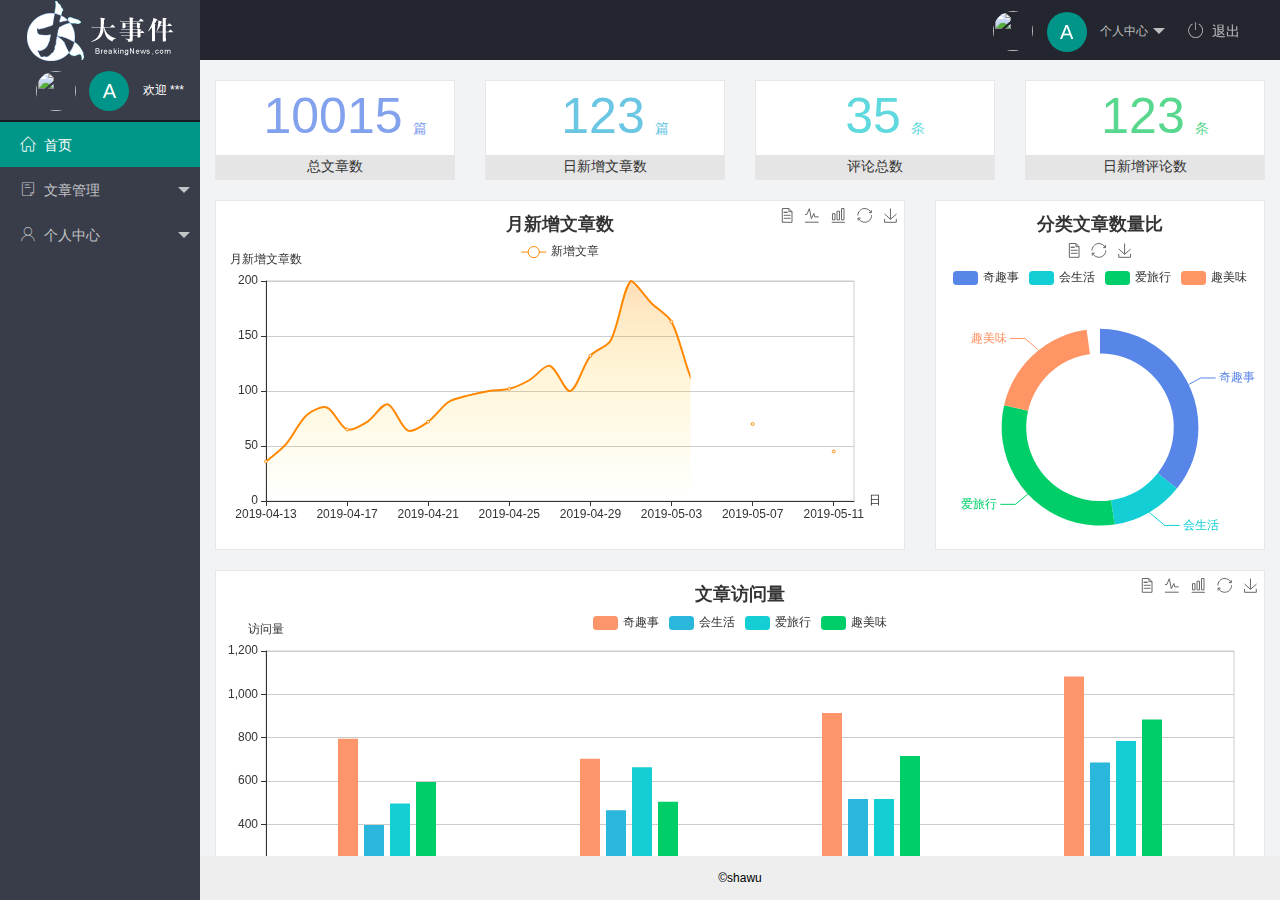
==== commit e54770e0: "完成个人中心功能的开发" ====
--- a/index.html
+++ b/index.html
@@ -28,9 +28,9 @@
                         <span class="text-avater">A</span> 个人中心
                     </a>
                     <dl class="layui-nav-child">
-                        <dd><a href="">基本资料</a></dd>
-                        <dd><a href="">跟换头像</a></dd>
-                        <dd><a href="">重至密码</a></dd>
+                        <dd><a href="user/user_info.html" target="fm">基本资料</a></dd>
+                        <dd><a href="user/user_avatar.html" target="fm">跟换头像</a></dd>
+                        <dd><a href="user/user_pwd.html" target="fm">重至密码</a></dd>
                     </dl>
                 </li>
                 <li class="layui-nav-item" lay-header-event="menuRight" lay-unselect>
@@ -63,9 +63,9 @@
                     <li class="layui-nav-item">
                         <a href="javascript:;"><span class="iconfont icon-user"></span>个人中心</a>
                         <dl class="layui-nav-child">
-                            <dd><a href="javascript:;"><i class="layui-icon layui-icon-app"></i>基本资料</a></dd>
-                            <dd><a href="javascript:;"><i class="layui-icon layui-icon-app"></i>跟换头像</a></dd>
-                            <dd><a href="javascript:;"><i class="layui-icon layui-icon-app"></i>重置密码</a></dd>
+                            <dd><a href="user/user_info.html" target="fm"><i class="layui-icon layui-icon-app"></i>基本资料</a></dd>
+                            <dd><a href="/user/user_avatar.html" target="fm"><i class="layui-icon layui-icon-app"></i>跟换头像</a></dd>
+                            <dd><a href="./user/user_pwd.html" target="fm"><i class="layui-icon layui-icon-app"></i>重置密码</a></dd>
                         </dl>
                     </li>
 
